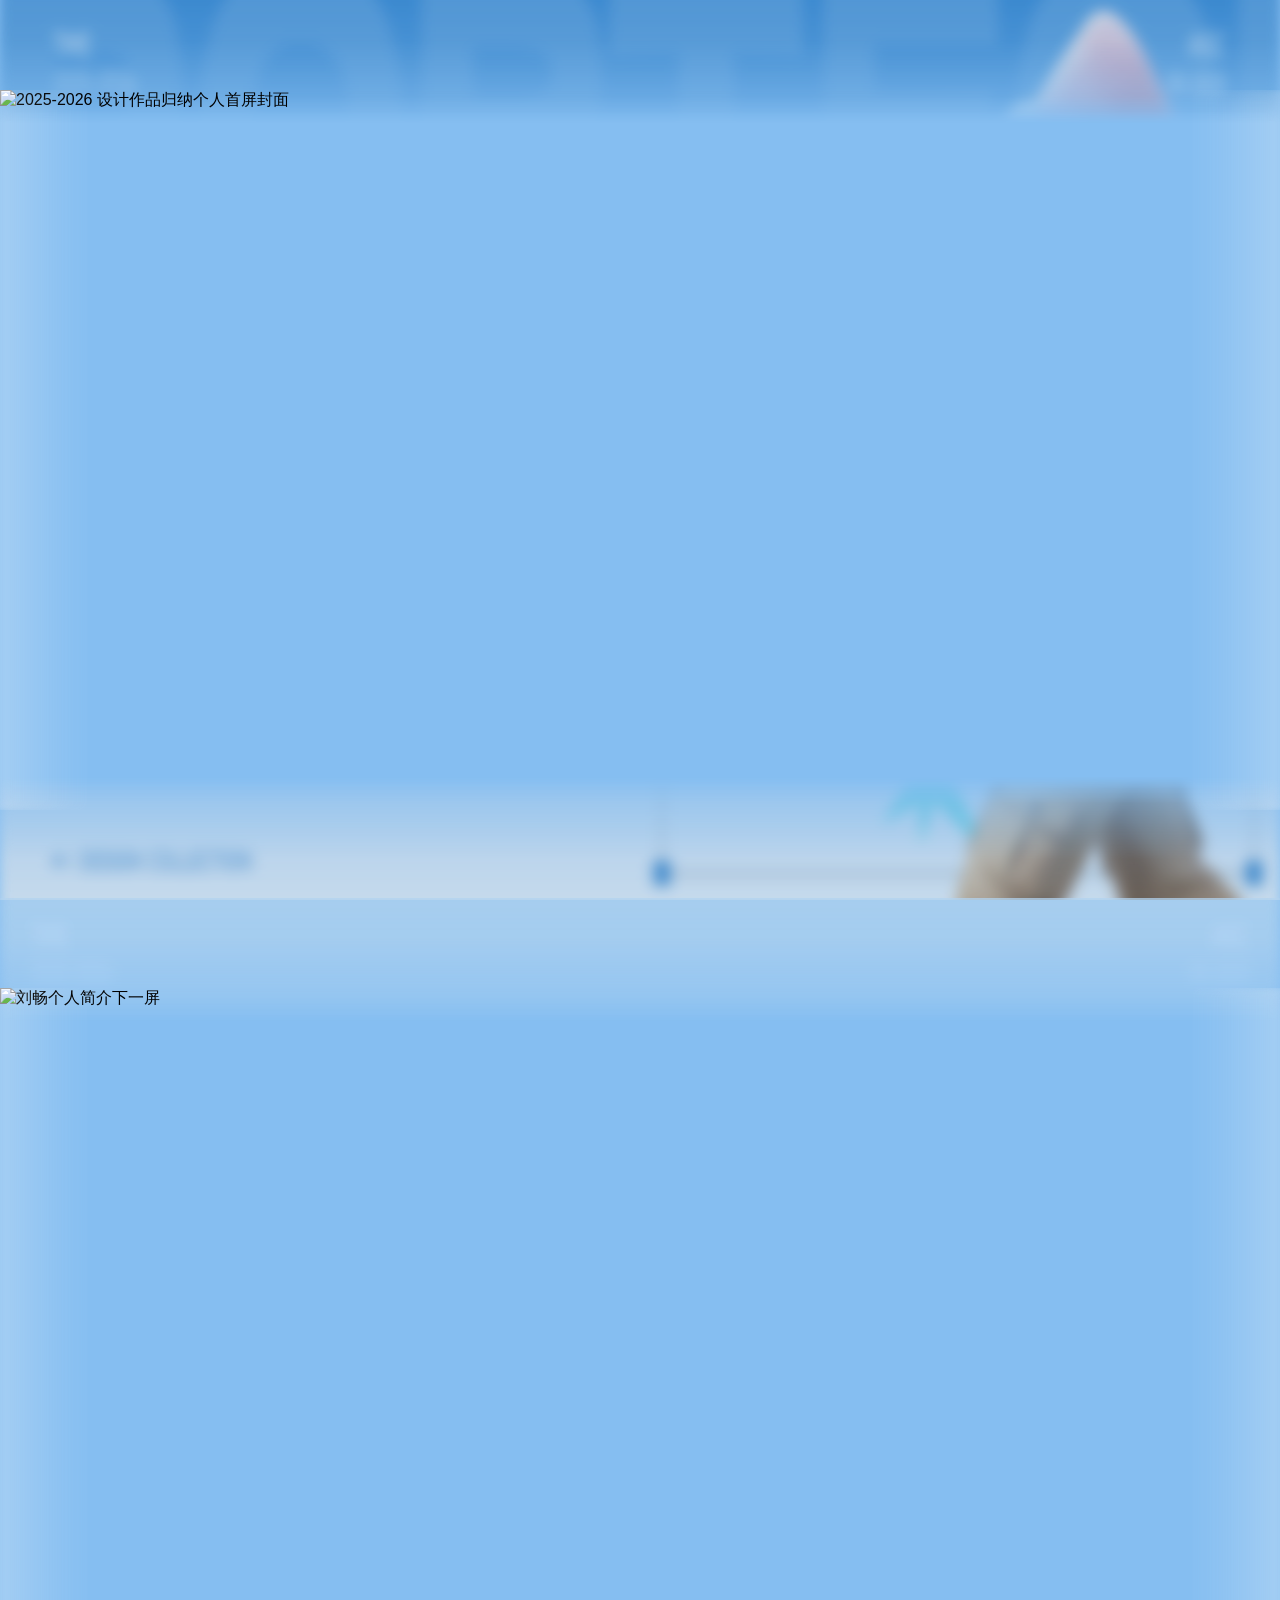
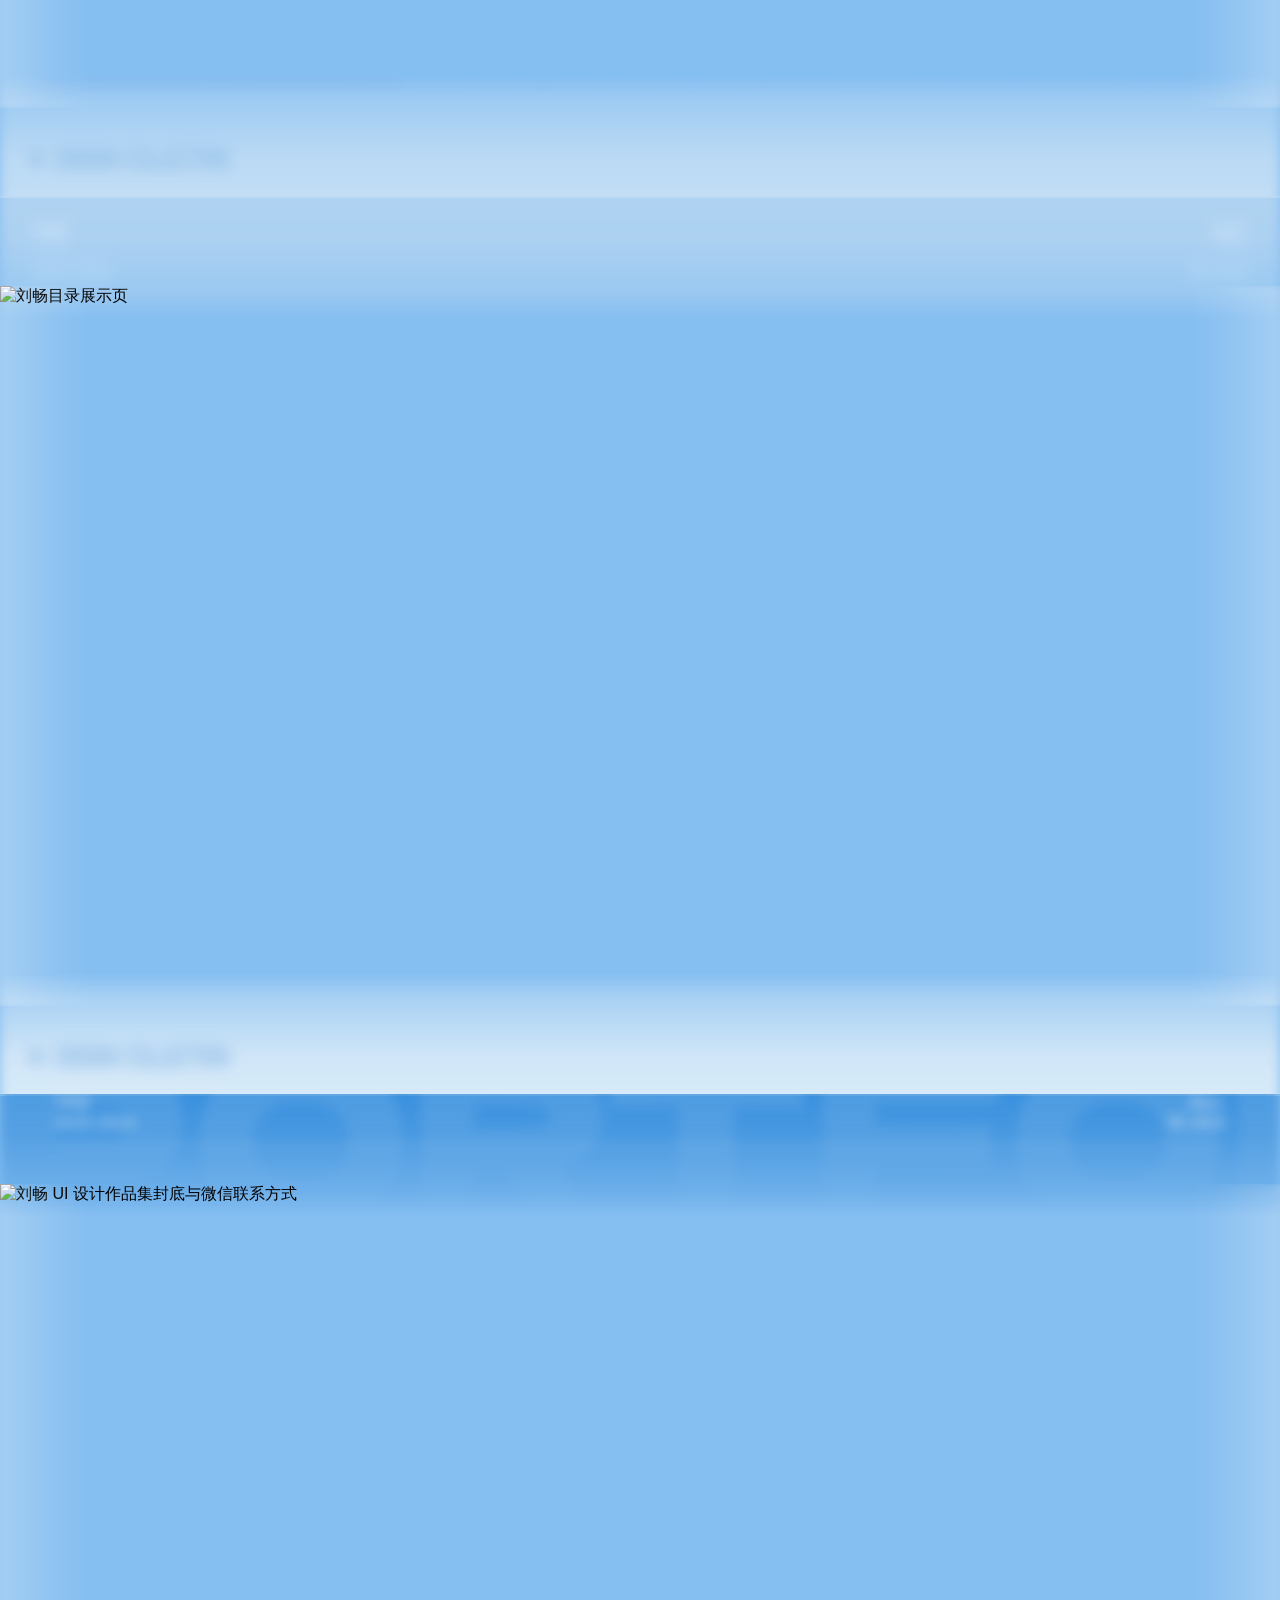
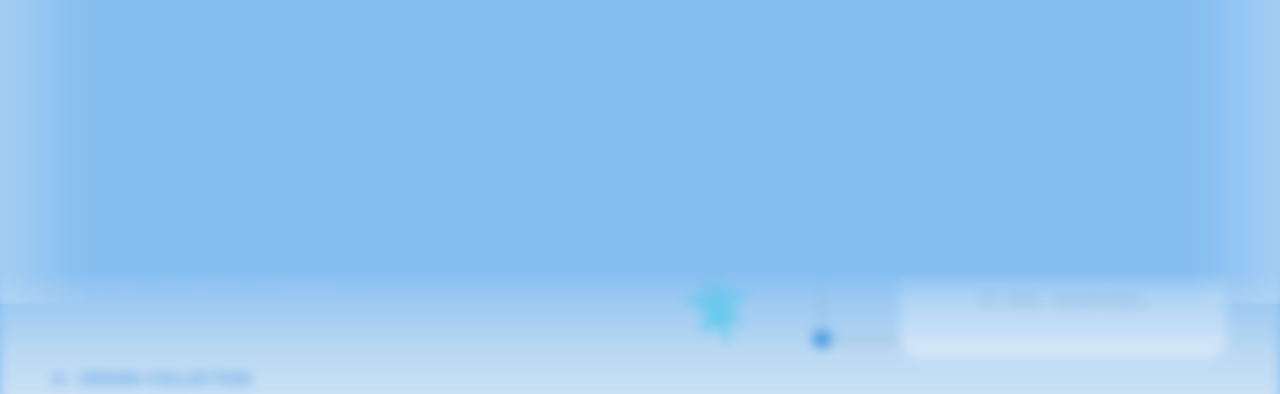
==== index.html @ 9ff4f100 "init portfolio site" ====
<!doctype html>
<html lang="zh-CN">
  <head>
    <meta charset="UTF-8" />
    <meta name="viewport" content="width=device-width, initial-scale=1.0" />
    <title>刘畅 UI 设计作品集</title>
    <link rel="stylesheet" href="./styles.css" />
  </head>
  <body>
    <main class="page-shell">
      <section
        id="cover"
        class="hero hero--cover"
        style="
          --screen-bg: #85bef1;
          --screen-wash: transparent;
          --screen-image: url('./assets/cover.png');
          --screen-left: url('./assets/catalog-extend-left.png');
          --screen-right: url('./assets/catalog-extend-right.png');
          --screen-top: url('./assets/extend-top.png');
          --screen-bottom: url('./assets/extend-bottom.png');
          --screen-backdrop-filter: blur(72px) saturate(0.52) brightness(1.02);
          --screen-backdrop-opacity: 0;
          --screen-bridge-filter: blur(4px) saturate(0.52) brightness(1.08);
          --screen-bridge-opacity: 0.2;
          --screen-bridge-overlay-top: rgba(246, 251, 255, 0.66);
          --screen-bridge-overlay-bottom: rgba(237, 246, 254, 0.56);
          --screen-fill-filter: blur(2px) saturate(0.46) brightness(1.14) contrast(0.92);
          --screen-fill-opacity: 0.31;
          --screen-fill-overlay-top: rgba(246, 251, 255, 0.9);
          --screen-fill-overlay-bottom: rgba(235, 246, 254, 0.82);
        "
        aria-label="刘畅 UI 设计作品集首屏封面，基于提供图片按 16 比 9 比例还原"
      >
        <div class="hero-backdrop" aria-hidden="true"></div>
        <div class="hero-stage">
          <div class="hero-main">
            <div class="hero-fill hero-fill-left" aria-hidden="true"></div>
            <div class="hero-fill hero-fill-right" aria-hidden="true"></div>
            <div class="hero-fill hero-fill-top" aria-hidden="true"></div>
            <div class="hero-fill hero-fill-bottom" aria-hidden="true"></div>
            <div class="hero-bridge hero-bridge-left" aria-hidden="true"></div>
            <div class="hero-bridge hero-bridge-right" aria-hidden="true"></div>
            <div class="hero-cover-motion" aria-hidden="true">
              <div class="hero-motion hero-motion-character"></div>
              <div class="hero-motion hero-motion-face"></div>
              <div class="hero-motion hero-motion-fingers"></div>
              <div class="hero-motion hero-motion-top-hand"></div>
            </div>
            <img
              class="hero-image"
              src="./assets/cover.png"
              alt="2025-2026 设计作品归纳个人首屏封面"
            />
          </div>
        </div>
      </section>

      <section
        id="about"
        class="hero hero--about"
        style="
          --screen-bg: #85bef1;
          --screen-wash: transparent;
          --screen-image: url('./assets/about.png');
          --screen-left: url('./assets/catalog-extend-left.png');
          --screen-right: url('./assets/catalog-extend-right.png');
          --screen-top: url('./assets/about-extend-top.png');
          --screen-bottom: url('./assets/about-extend-bottom.png');
          --screen-backdrop-filter: blur(72px) saturate(0.52) brightness(1.02);
          --screen-backdrop-opacity: 0;
          --screen-bridge-filter: blur(4px) saturate(0.52) brightness(1.08);
          --screen-bridge-opacity: 0.2;
          --screen-bridge-overlay-top: rgba(246, 251, 255, 0.66);
          --screen-bridge-overlay-bottom: rgba(237, 246, 254, 0.56);
          --screen-fill-filter: blur(2px) saturate(0.46) brightness(1.14) contrast(0.92);
          --screen-fill-opacity: 0.31;
          --screen-fill-overlay-top: rgba(246, 251, 255, 0.9);
          --screen-fill-overlay-bottom: rgba(235, 246, 254, 0.82);
        "
        aria-label="刘畅 UI 设计作品集第二屏自我介绍，基于提供图片按 16 比 9 比例还原"
      >
        <div class="hero-backdrop" aria-hidden="true"></div>
        <div class="hero-stage">
          <div class="hero-main">
            <div class="hero-fill hero-fill-left" aria-hidden="true"></div>
            <div class="hero-fill hero-fill-right" aria-hidden="true"></div>
            <div class="hero-fill hero-fill-top" aria-hidden="true"></div>
            <div class="hero-fill hero-fill-bottom" aria-hidden="true"></div>
            <div class="hero-bridge hero-bridge-left" aria-hidden="true"></div>
            <div class="hero-bridge hero-bridge-right" aria-hidden="true"></div>
            <img
              class="hero-image"
              src="./assets/about.png"
              alt="刘畅个人简介下一屏"
            />
          </div>
        </div>
      </section>

      <section
        id="catalog"
        class="hero hero--catalog"
        style="
          --screen-bg: #85bef1;
          --screen-wash: transparent;
          --screen-image: url('./assets/catalog-v2.png');
          --screen-left: url('./assets/catalog-extend-left.png');
          --screen-right: url('./assets/catalog-extend-right.png');
          --screen-top: url('./assets/catalog-extend-top.png');
          --screen-bottom: url('./assets/catalog-extend-bottom.png');
          --screen-backdrop-filter: blur(72px) saturate(0.52) brightness(1.02);
          --screen-backdrop-opacity: 0;
          --screen-bridge-filter: blur(4px) saturate(0.52) brightness(1.08);
          --screen-bridge-opacity: 0.2;
          --screen-bridge-overlay-top: rgba(246, 251, 255, 0.66);
          --screen-bridge-overlay-bottom: rgba(237, 246, 254, 0.56);
          --screen-fill-filter: blur(2px) saturate(0.46) brightness(1.14) contrast(0.92);
          --screen-fill-opacity: 0.31;
          --screen-fill-overlay-top: rgba(246, 251, 255, 0.9);
          --screen-fill-overlay-bottom: rgba(235, 246, 254, 0.82);
        "
        aria-label="刘畅 UI 设计作品集第三屏目录展示，基于提供图片按 16 比 9 比例还原"
      >
        <div class="hero-backdrop" aria-hidden="true"></div>
        <div class="hero-stage">
          <div class="hero-main">
            <div class="hero-fill hero-fill-left" aria-hidden="true"></div>
            <div class="hero-fill hero-fill-right" aria-hidden="true"></div>
            <div class="hero-fill hero-fill-top" aria-hidden="true"></div>
            <div class="hero-fill hero-fill-bottom" aria-hidden="true"></div>
            <div class="hero-bridge hero-bridge-left" aria-hidden="true"></div>
            <div class="hero-bridge hero-bridge-right" aria-hidden="true"></div>
            <img
              class="hero-image"
              src="./assets/catalog-v2.png"
              alt="刘畅目录展示页"
            />
            <div class="catalog-projects" aria-label="目录展示项目 hover 高亮区域">
              <a
                class="catalog-project catalog-project--link"
                href="./projects/good-doctor.html"
                style="
                  --x: 2.395833%;
                  --y: 42.222222%;
                  --w: 21.25%;
                  --h: 21.296296%;
                "
                aria-label="查看 C端 好医师AI问诊 项目详情"
              >
                <span class="catalog-project__image-frame" aria-hidden="true"></span>
              </a>
              <a
                class="catalog-project catalog-project--link"
                href="./projects/resource-platform.html"
                style="
                  --x: 27.03125%;
                  --y: 42.222222%;
                  --w: 21.25%;
                  --h: 21.296296%;
                "
                aria-label="查看 B端 杰狮资源一体化 项目详情"
              >
                <span class="catalog-project__image-frame" aria-hidden="true"></span>
              </a>
              <a
                class="catalog-project catalog-project--link"
                href="./projects/dashboard.html"
                style="
                  --x: 51.71875%;
                  --y: 42.222222%;
                  --w: 21.25%;
                  --h: 21.296296%;
                "
                aria-label="查看 G端 自然资源驾驶舱 项目详情"
              >
                <span class="catalog-project__image-frame" aria-hidden="true"></span>
              </a>
              <a
                class="catalog-project catalog-project--link"
                href="./projects/aigc-marketing.html"
                style="
                  --x: 76.354167%;
                  --y: 42.222222%;
                  --w: 21.25%;
                  --h: 21.296296%;
                "
                aria-label="查看 AIGC 营销视觉落地 项目详情"
              >
                <span class="catalog-project__image-frame" aria-hidden="true"></span>
              </a>
            </div>
            <div class="catalog-project-titles">
              <svg class="catalog-title-filter-defs" width="0" height="0">
                <defs>
                  <filter
                    id="catalog-title-blue-filter"
                    x="0"
                    y="0"
                    width="100%"
                    height="100%"
                    color-interpolation-filters="sRGB"
                  >
                    <feColorMatrix
                      in="SourceGraphic"
                      type="luminanceToAlpha"
                      result="title-luminance"
                    />
                    <feComponentTransfer in="title-luminance" result="title-mask">
                      <feFuncA
                        type="table"
                        tableValues="1 1 1 0.99 0.925 0.863 0.8 0.737 0.674 0.611 0.548 0.485 0.423 0.36 0.297 0.234 0 0 0 0 0"
                      />
                    </feComponentTransfer>
                    <feMorphology
                      in="title-mask"
                      operator="dilate"
                      radius="2.2"
                      result="title-mask-bold"
                    />
                    <feFlood flood-color="#0a82ec" result="title-blue" />
                    <feComposite
                      in="title-blue"
                      in2="title-mask-bold"
                      operator="in"
                    />
                  </filter>
                </defs>
              </svg>
              <a
                class="catalog-project-title-hit"
                href="./projects/good-doctor.html"
                aria-label="查看 C端 好医师AI问诊 项目详情"
                style="
                  --title-x: 2.430556%;
                  --title-y: 67.345679%;
                  --title-w: 17.743056%;
                  --title-h: 3.919753%;
                "
              ></a>
              <svg
                class="catalog-project-title"
                style="
                  --clip-top: 67.345679%;
                  --clip-right: 79.826388%;
                  --clip-bottom: 28.734568%;
                  --clip-left: 2.430556%;
                "
                viewBox="0 0 5760 3240"
                preserveAspectRatio="none"
              >
                <image
                  href="./assets/catalog-v2.png"
                  width="5760"
                  height="3240"
                  filter="url(#catalog-title-blue-filter)"
                />
              </svg>
              <a
                class="catalog-project-title-hit"
                href="./projects/resource-platform.html"
                aria-label="查看 B端 杰狮资源一体化 项目详情"
                style="
                  --title-x: 27.100694%;
                  --title-y: 67.345679%;
                  --title-w: 19.722222%;
                  --title-h: 3.950617%;
                "
              ></a>
              <svg
                class="catalog-project-title"
                style="
                  --clip-top: 67.345679%;
                  --clip-right: 53.177084%;
                  --clip-bottom: 28.703704%;
                  --clip-left: 27.100694%;
                "
                viewBox="0 0 5760 3240"
                preserveAspectRatio="none"
              >
                <image
                  href="./assets/catalog-v2.png"
                  width="5760"
                  height="3240"
                  filter="url(#catalog-title-blue-filter)"
                />
              </svg>
              <a
                class="catalog-project-title-hit"
                href="./projects/dashboard.html"
                aria-label="查看 G端 自然资源驾驶舱 项目详情"
                style="
                  --title-x: 51.753472%;
                  --title-y: 67.345679%;
                  --title-w: 19.913194%;
                  --title-h: 3.950617%;
                "
              ></a>
              <svg
                class="catalog-project-title"
                style="
                  --clip-top: 67.345679%;
                  --clip-right: 28.333334%;
                  --clip-bottom: 28.703704%;
                  --clip-left: 51.753472%;
                "
                viewBox="0 0 5760 3240"
                preserveAspectRatio="none"
              >
                <image
                  href="./assets/catalog-v2.png"
                  width="5760"
                  height="3240"
                  filter="url(#catalog-title-blue-filter)"
                />
              </svg>
              <a
                class="catalog-project-title-hit"
                href="./projects/aigc-marketing.html"
                aria-label="查看 AIGC 营销视觉落地 项目详情"
                style="
                  --title-x: 76.302083%;
                  --title-y: 67.345679%;
                  --title-w: 19.513889%;
                  --title-h: 3.919753%;
                "
              ></a>
              <svg
                class="catalog-project-title"
                style="
                  --clip-top: 67.345679%;
                  --clip-right: 4.184028%;
                  --clip-bottom: 28.734568%;
                  --clip-left: 76.302083%;
                "
                viewBox="0 0 5760 3240"
                preserveAspectRatio="none"
              >
                <image
                  href="./assets/catalog-v2.png"
                  width="5760"
                  height="3240"
                  filter="url(#catalog-title-blue-filter)"
                />
              </svg>
            </div>
          </div>
        </div>
      </section>

      <section
        id="back-cover"
        class="hero hero--back-cover"
        style="
          --screen-bg: #85bef1;
          --screen-wash: transparent;
          --screen-image: url('./assets/back-cover-hq.png');
          --screen-left: url('./assets/catalog-extend-left.png');
          --screen-right: url('./assets/catalog-extend-right.png');
          --screen-top: url('./assets/back-cover-extend-top.png');
          --screen-bottom: url('./assets/back-cover-extend-bottom.png');
          --screen-backdrop-filter: blur(72px) saturate(0.52) brightness(1.02);
          --screen-backdrop-opacity: 0;
          --screen-bridge-filter: blur(4px) saturate(0.52) brightness(1.08);
          --screen-bridge-opacity: 0.2;
          --screen-bridge-overlay-top: rgba(246, 251, 255, 0.66);
          --screen-bridge-overlay-bottom: rgba(237, 246, 254, 0.56);
          --screen-fill-filter: blur(2px) saturate(0.46) brightness(1.14) contrast(0.92);
          --screen-fill-opacity: 0.31;
          --screen-fill-overlay-top: rgba(246, 251, 255, 0.9);
          --screen-fill-overlay-bottom: rgba(235, 246, 254, 0.82);
        "
        aria-label="刘畅 UI 设计作品集第四屏封底与联系方式，基于提供图片按 16 比 9 比例还原"
      >
        <div class="hero-backdrop" aria-hidden="true"></div>
        <div class="hero-stage">
          <div class="hero-main">
            <div class="hero-fill hero-fill-left" aria-hidden="true"></div>
            <div class="hero-fill hero-fill-right" aria-hidden="true"></div>
            <div class="hero-fill hero-fill-top" aria-hidden="true"></div>
            <div class="hero-fill hero-fill-bottom" aria-hidden="true"></div>
            <div class="hero-bridge hero-bridge-left" aria-hidden="true"></div>
            <div class="hero-bridge hero-bridge-right" aria-hidden="true"></div>
            <img
              class="hero-image"
              src="./assets/back-cover-hq.png"
              alt="刘畅 UI 设计作品集封底与微信联系方式"
            />
          </div>
        </div>
      </section>
    </main>
  </body>
</html>
---- styles.css ----
* {
  box-sizing: border-box;
}

html,
body {
  margin: 0;
  width: 100%;
  min-height: 100%;
  font-family: "PingFang SC", "Hiragino Sans GB", "Microsoft YaHei", sans-serif;
  background: #85bef1;
}

body {
  overflow-x: hidden;
  overflow-y: auto;
  scroll-snap-type: y mandatory;
  position: relative;
}

.page-shell {
  width: 100vw;
}

.hero {
  width: 100%;
  height: 100vh;
  min-height: 100vh;
  overflow: hidden;
  position: relative;
  background: var(--screen-bg, #85bef1);
  scroll-snap-align: start;
  scroll-snap-stop: always;
}

.hero + .hero {
  margin-top: -2px;
}

.hero::after {
  content: "";
  position: absolute;
  inset: 0;
  z-index: 0;
  pointer-events: none;
  background: var(--screen-wash, transparent);
}

.hero-backdrop {
  position: absolute;
  inset: -4%;
  background-image: var(--screen-image);
  background-repeat: no-repeat;
  background-position: center center;
  background-size: cover;
  filter: var(--screen-backdrop-filter, blur(72px) saturate(0.52) brightness(1.02));
  transform: scale(1.14);
  opacity: var(--screen-backdrop-opacity, 0.22);
}

.hero-stage {
  position: relative;
  z-index: 1;
  width: 100%;
  height: 100%;
  display: grid;
  place-items: center;
}

.hero-main {
  position: relative;
  isolation: isolate;
}

.hero-fill {
  position: absolute;
  pointer-events: none;
  z-index: 2;
  background-repeat: no-repeat;
}

.hero-cover-motion {
  position: absolute;
  inset: 0;
  z-index: 5;
  pointer-events: none;
}

.hero-motion {
  position: absolute;
  inset: 0;
  pointer-events: none;
  background-image: var(--screen-image);
  background-repeat: no-repeat;
  background-position: center center;
  background-size: 100% 100%;
  backface-visibility: hidden;
  transform:
    translate3d(var(--motion-x, 0px), var(--motion-y, 0px), 0)
    rotate(var(--motion-rotate, 0deg))
    scale(var(--motion-scale, 1));
  will-change: transform, opacity;
}

.hero-motion-character {
  z-index: 5;
  opacity: 0.992;
  transform-origin: 88.5% 69.4%;
  animation: coverCharacterBreath 9.6s cubic-bezier(0.38, 0, 0.2, 1) infinite;
  -webkit-clip-path: inset(0 4% 34% 0);
  clip-path: inset(0 4% 34% 0);
  -webkit-mask-image:
    radial-gradient(ellipse 4.1% 5.2% at 88.9% 60.6%, rgba(0, 0, 0, 0.98) 0 58%, rgba(0, 0, 0, 0.76) 70%, transparent 81%),
    radial-gradient(ellipse 5.4% 7.9% at 87.4% 67.6%, rgba(0, 0, 0, 0.99) 0 58%, rgba(0, 0, 0, 0.8) 71%, transparent 82%),
    radial-gradient(ellipse 4.2% 5.6% at 85.7% 72.2%, rgba(0, 0, 0, 0.98) 0 56%, rgba(0, 0, 0, 0.76) 70%, transparent 81%),
    radial-gradient(ellipse 4.5% 5.2% at 88.1% 73.3%, rgba(0, 0, 0, 0.98) 0 56%, rgba(0, 0, 0, 0.76) 70%, transparent 81%);
  mask-image:
    radial-gradient(ellipse 4.1% 5.2% at 88.9% 60.6%, rgba(0, 0, 0, 0.98) 0 58%, rgba(0, 0, 0, 0.76) 70%, transparent 81%),
    radial-gradient(ellipse 5.4% 7.9% at 87.4% 67.6%, rgba(0, 0, 0, 0.99) 0 58%, rgba(0, 0, 0, 0.8) 71%, transparent 82%),
    radial-gradient(ellipse 4.2% 5.6% at 85.7% 72.2%, rgba(0, 0, 0, 0.98) 0 56%, rgba(0, 0, 0, 0.76) 70%, transparent 81%),
    radial-gradient(ellipse 4.5% 5.2% at 88.1% 73.3%, rgba(0, 0, 0, 0.98) 0 56%, rgba(0, 0, 0, 0.76) 70%, transparent 81%);
}

.hero-motion-face {
  z-index: 6;
  opacity: 0.998;
  transform-origin: 81.7% 46.4%;
  animation: coverFaceMicroTurn 9.6s cubic-bezier(0.34, 0, 0.18, 1) infinite;
  animation-delay: -0.25s;
  -webkit-mask-image:
    radial-gradient(ellipse 5.4% 7.6% at 81.4% 43.9%, rgba(0, 0, 0, 0.99) 0 60%, rgba(0, 0, 0, 0.82) 73%, transparent 86%),
    radial-gradient(ellipse 5.8% 4.8% at 81.9% 38.7%, rgba(0, 0, 0, 0.98) 0 56%, rgba(0, 0, 0, 0.76) 70%, transparent 82%);
  mask-image:
    radial-gradient(ellipse 5.4% 7.6% at 81.4% 43.9%, rgba(0, 0, 0, 0.99) 0 60%, rgba(0, 0, 0, 0.82) 73%, transparent 86%),
    radial-gradient(ellipse 5.8% 4.8% at 81.9% 38.7%, rgba(0, 0, 0, 0.98) 0 56%, rgba(0, 0, 0, 0.76) 70%, transparent 82%);
}

.hero-motion-fingers {
  z-index: 7;
  opacity: 0.996;
  transform-origin: 79.8% 61.4%;
  animation: coverFrontArmBreath 9.6s cubic-bezier(0.36, 0, 0.2, 1) infinite;
  animation-delay: -0.4s;
  -webkit-clip-path: inset(42% 11% 20% 56%);
  clip-path: inset(42% 11% 20% 56%);
  -webkit-mask-image:
    radial-gradient(ellipse 4.6% 5.8% at 81.7% 52.2%, rgba(0, 0, 0, 0.99) 0 60%, rgba(0, 0, 0, 0.8) 74%, transparent 86%),
    radial-gradient(ellipse 6.2% 8.2% at 80.8% 60.9%, rgba(0, 0, 0, 0.99) 0 60%, rgba(0, 0, 0, 0.8) 74%, transparent 86%),
    radial-gradient(ellipse 6.4% 7.2% at 78.9% 68.6%, rgba(0, 0, 0, 0.99) 0 60%, rgba(0, 0, 0, 0.78) 74%, transparent 86%),
    radial-gradient(ellipse 4.8% 5.4% at 76.3% 72.1%, rgba(0, 0, 0, 0.98) 0 58%, rgba(0, 0, 0, 0.74) 72%, transparent 84%);
  mask-image:
    radial-gradient(ellipse 4.6% 5.8% at 81.7% 52.2%, rgba(0, 0, 0, 0.99) 0 60%, rgba(0, 0, 0, 0.8) 74%, transparent 86%),
    radial-gradient(ellipse 6.2% 8.2% at 80.8% 60.9%, rgba(0, 0, 0, 0.99) 0 60%, rgba(0, 0, 0, 0.8) 74%, transparent 86%),
    radial-gradient(ellipse 6.4% 7.2% at 78.9% 68.6%, rgba(0, 0, 0, 0.99) 0 60%, rgba(0, 0, 0, 0.78) 74%, transparent 86%),
    radial-gradient(ellipse 4.8% 5.4% at 76.3% 72.1%, rgba(0, 0, 0, 0.98) 0 58%, rgba(0, 0, 0, 0.74) 72%, transparent 84%);
}

.hero-motion-top-hand {
  z-index: 8;
  opacity: 0.994;
  transform-origin: 84.8% 55.6%;
  animation: coverFrontShoulderBreath 9.6s cubic-bezier(0.3, 0.04, 0.18, 1) infinite;
  animation-delay: -0.7s;
  -webkit-clip-path: inset(44% 10% 28% 71%);
  clip-path: inset(44% 10% 28% 71%);
  -webkit-mask-image:
    radial-gradient(ellipse 4.2% 4.8% at 84.5% 53.4%, rgba(0, 0, 0, 0.99) 0 60%, rgba(0, 0, 0, 0.8) 74%, transparent 86%),
    radial-gradient(ellipse 4.8% 5.8% at 86.7% 56.7%, rgba(0, 0, 0, 0.99) 0 60%, rgba(0, 0, 0, 0.8) 74%, transparent 86%),
    radial-gradient(ellipse 3.9% 4.6% at 82.6% 58.7%, rgba(0, 0, 0, 0.98) 0 58%, rgba(0, 0, 0, 0.76) 72%, transparent 84%);
  mask-image:
    radial-gradient(ellipse 4.2% 4.8% at 84.5% 53.4%, rgba(0, 0, 0, 0.99) 0 60%, rgba(0, 0, 0, 0.8) 74%, transparent 86%),
    radial-gradient(ellipse 4.8% 5.8% at 86.7% 56.7%, rgba(0, 0, 0, 0.99) 0 60%, rgba(0, 0, 0, 0.8) 74%, transparent 86%),
    radial-gradient(ellipse 3.9% 4.6% at 82.6% 58.7%, rgba(0, 0, 0, 0.98) 0 58%, rgba(0, 0, 0, 0.76) 72%, transparent 84%);
}

.hero-bridge {
  position: absolute;
  top: 0;
  height: 100%;
  width: 120px;
  pointer-events: none;
  z-index: 4;
  opacity: var(--screen-bridge-opacity, 0.18);
  filter: var(--screen-bridge-filter, blur(4px) saturate(0.56) brightness(1.03));
  background-repeat: no-repeat;
  background-blend-mode: screen, normal;
}

.hero-bridge-left {
  left: 0;
  background-image:
    linear-gradient(var(--screen-bridge-overlay-top, rgba(239, 247, 253, 0.58)), var(--screen-bridge-overlay-bottom, rgba(229, 240, 250, 0.48))),
    var(--screen-left);
  background-position:
    0 0,
    right center;
  background-size:
    auto,
    100% 100%;
  -webkit-mask-image: linear-gradient(to right, rgba(0, 0, 0, 0.82) 0%, rgba(0, 0, 0, 0.52) 24%, rgba(0, 0, 0, 0.18) 62%, rgba(0, 0, 0, 0.04) 84%, rgba(0, 0, 0, 0) 100%);
  mask-image: linear-gradient(to right, rgba(0, 0, 0, 0.82) 0%, rgba(0, 0, 0, 0.52) 24%, rgba(0, 0, 0, 0.18) 62%, rgba(0, 0, 0, 0.04) 84%, rgba(0, 0, 0, 0) 100%);
}

.hero-bridge-right {
  right: 0;
  background-image:
    linear-gradient(var(--screen-bridge-overlay-top, rgba(239, 247, 253, 0.58)), var(--screen-bridge-overlay-bottom, rgba(229, 240, 250, 0.48))),
    var(--screen-right);
  background-position:
    0 0,
    left center;
  background-size:
    auto,
    100% 100%;
  -webkit-mask-image: linear-gradient(to left, rgba(0, 0, 0, 0.82) 0%, rgba(0, 0, 0, 0.52) 24%, rgba(0, 0, 0, 0.18) 62%, rgba(0, 0, 0, 0.04) 84%, rgba(0, 0, 0, 0) 100%);
  mask-image: linear-gradient(to left, rgba(0, 0, 0, 0.82) 0%, rgba(0, 0, 0, 0.52) 24%, rgba(0, 0, 0, 0.18) 62%, rgba(0, 0, 0, 0.04) 84%, rgba(0, 0, 0, 0) 100%);
}

.hero-fill-left,
.hero-fill-right {
  top: 0;
  height: 100%;
  width: 156px;
  filter: var(--screen-fill-filter, blur(2px) saturate(0.5) brightness(1.08) contrast(0.92));
  opacity: var(--screen-fill-opacity, 0.28);
  background-blend-mode: screen, normal;
}

.hero-fill-left {
  right: calc(100% - 92px);
  background-image:
    linear-gradient(var(--screen-fill-overlay-top, rgba(238, 247, 253, 0.82)), var(--screen-fill-overlay-bottom, rgba(226, 239, 250, 0.74))),
    var(--screen-left);
  background-position:
    0 0,
    right center;
  background-size:
    auto,
    100% 100%;
  -webkit-mask-image: linear-gradient(to left, rgba(0, 0, 0, 0) 0%, rgba(0, 0, 0, 0.14) 18%, rgba(0, 0, 0, 0.38) 40%, rgba(0, 0, 0, 0.74) 72%, rgba(0, 0, 0, 0.96) 100%);
  mask-image: linear-gradient(to left, rgba(0, 0, 0, 0) 0%, rgba(0, 0, 0, 0.14) 18%, rgba(0, 0, 0, 0.38) 40%, rgba(0, 0, 0, 0.74) 72%, rgba(0, 0, 0, 0.96) 100%);
}

.hero-fill-right {
  left: calc(100% - 92px);
  background-image:
    linear-gradient(var(--screen-fill-overlay-top, rgba(238, 247, 253, 0.82)), var(--screen-fill-overlay-bottom, rgba(226, 239, 250, 0.74))),
    var(--screen-right);
  background-position:
    0 0,
    left center;
  background-size:
    auto,
    100% 100%;
  -webkit-mask-image: linear-gradient(to right, rgba(0, 0, 0, 0) 0%, rgba(0, 0, 0, 0.14) 18%, rgba(0, 0, 0, 0.38) 40%, rgba(0, 0, 0, 0.74) 72%, rgba(0, 0, 0, 0.96) 100%);
  mask-image: linear-gradient(to right, rgba(0, 0, 0, 0) 0%, rgba(0, 0, 0, 0.14) 18%, rgba(0, 0, 0, 0.38) 40%, rgba(0, 0, 0, 0.74) 72%, rgba(0, 0, 0, 0.96) 100%);
}

.hero-fill-top,
.hero-fill-bottom {
  left: 0;
  width: 100%;
  height: 0;
  opacity: 0;
}

.hero-image {
  display: block;
  width: 100%;
  height: 100%;
  position: relative;
  z-index: 3;
}

.catalog-projects {
  position: absolute;
  inset: 0;
  z-index: 8;
}

.catalog-project {
  position: absolute;
  left: var(--x);
  top: var(--y);
  width: var(--w);
  height: var(--h);
  display: block;
  padding: 0;
  border: 0;
  background: transparent;
  appearance: none;
  cursor: default;
}

.catalog-project:focus-visible {
  outline: none;
}

.catalog-project--link {
  cursor: pointer;
}

.catalog-project__image-frame {
  position: absolute;
  inset: 0;
  border-radius: clamp(9px, 0.87vw, 25px);
  opacity: 0;
  pointer-events: none;
  transition:
    opacity 220ms ease,
    box-shadow 240ms ease;
  background: rgba(86, 174, 255, 0.018);
  box-shadow: inset 0 0 0 2px rgba(47, 142, 243, 0.9);
}

.catalog-project:hover .catalog-project__image-frame,
.catalog-project:focus-visible .catalog-project__image-frame {
  opacity: 1;
  box-shadow:
    inset 0 0 0 2px rgba(79, 166, 246, 0.8),
    0 0 11px 2px rgba(110, 190, 250, 0.19),
    0 6px 20px 4px rgba(94, 177, 241, 0.11);
}

.catalog-project-titles {
  position: absolute;
  inset: 0;
  z-index: 9;
  pointer-events: none;
}

.catalog-title-filter-defs {
  position: absolute;
  pointer-events: none;
}

.catalog-project-title-hit {
  position: absolute;
  left: var(--title-x);
  top: var(--title-y);
  width: var(--title-w);
  height: var(--title-h);
  display: block;
  pointer-events: auto;
}

.catalog-project-title-hit[href] {
  cursor: pointer;
}

.catalog-project-title-hit:focus-visible {
  outline: none;
}

.catalog-project-title {
  position: absolute;
  inset: 0;
  width: 100%;
  height: 100%;
  overflow: hidden;
  clip-path: inset(
    var(--clip-top)
    var(--clip-right)
    var(--clip-bottom)
    var(--clip-left)
  );
  opacity: 0;
  pointer-events: none;
}

.catalog-project-title-hit:hover + .catalog-project-title,
.catalog-project-title-hit:focus-visible + .catalog-project-title {
  opacity: 1;
}

@keyframes coverCharacterDrift {
  0%,
  100% {
    transform: translate3d(0, 0, 0) rotate(0deg) scale(1);
  }

  8% {
    transform: translate3d(-0.9px, 1.8px, 0) rotate(-0.08deg) scale(1.0012);
  }

  17% {
    transform: translate3d(1.6px, 0.1px, 0) rotate(0.05deg) scale(1.0014);
  }

  25% {
    transform: translate3d(2.2px, -0.2px, 0) rotate(0.1deg) scale(1.0018);
  }

  33% {
    transform: translate3d(-2.2px, 3.9px, 0) rotate(-0.16deg) scale(1.0026);
  }

  42% {
    transform: translate3d(-1px, 1.5px, 0) rotate(-0.06deg) scale(1.0014);
  }

  50% {
    transform: translate3d(0.7px, -2.2px, 0) rotate(0.08deg) scale(1.0018);
  }

  58% {
    transform: translate3d(0.1px, -1.5px, 0) rotate(0.05deg) scale(1.0014);
  }

  67% {
    transform: translate3d(-1.5px, 0.7px, 0) rotate(-0.07deg) scale(1.0012);
  }

  75% {
    transform: translate3d(-1.6px, 0.8px, 0) rotate(-0.08deg) scale(1.0014);
  }

  83% {
    transform: translate3d(-1.2px, 0.5px, 0) rotate(-0.05deg) scale(1.001);
  }

  92% {
    transform: translate3d(-0.7px, -0.2px, 0) rotate(-0.01deg) scale(1.0006);
  }
}

@keyframes coverCharacterBreath {
  0%,
  100% {
    transform: translate3d(0, 0, 0) rotate(0deg) scale(1);
  }

  14% {
    transform: translate3d(-0.52px, 0.76px, 0) rotate(-0.02deg) scale(1.0006);
  }

  32% {
    transform: translate3d(-1.08px, 1.84px, 0) rotate(-0.04deg) scale(1.0014);
  }

  46% {
    transform: translate3d(-0.94px, 2.08px, 0) rotate(-0.03deg) scale(1.0016);
  }

  61% {
    transform: translate3d(0.46px, 1.34px, 0) rotate(0.05deg) scale(1.0013);
  }

  77% {
    transform: translate3d(0.76px, 0.58px, 0) rotate(0.03deg) scale(1.0008);
  }

  90% {
    transform: translate3d(-0.38px, 0.84px, 0) rotate(-0.02deg) scale(1.0007);
  }
}

@keyframes coverFaceMicroTurn {
  0%,
  100% {
    transform: translate3d(0, 0, 0) rotate(0deg) scale(1);
  }

  16% {
    transform: translate3d(-0.12px, 0.05px, 0) rotate(-0.02deg) scale(1.0002);
  }

  34% {
    transform: translate3d(-0.58px, 0.16px, 0) rotate(-0.08deg) scale(1.0007);
  }

  47% {
    transform: translate3d(-0.66px, 0.24px, 0) rotate(-0.09deg) scale(1.0008);
  }

  63% {
    transform: translate3d(0.06px, 0.03px, 0) rotate(0.01deg) scale(1.0002);
  }

  79% {
    transform: translate3d(0.34px, -0.1px, 0) rotate(0.05deg) scale(1.0005);
  }

  92% {
    transform: translate3d(-0.18px, 0.02px, 0) rotate(-0.03deg) scale(1.0003);
  }
}

@keyframes coverFrontArmBreath {
  0%,
  100% {
    transform: translate3d(0, 0, 0) rotate(0deg) scale(1);
  }

  15% {
    transform: translate3d(-0.18px, 0.34px, 0) rotate(-0.02deg) scale(1.0003);
  }

  33% {
    transform: translate3d(-0.92px, 1.34px, 0) rotate(-0.09deg) scale(1.0012);
  }

  49% {
    transform: translate3d(-1.26px, 1.66px, 0) rotate(-0.12deg) scale(1.0015);
  }

  64% {
    transform: translate3d(0.26px, 0.58px, 0) rotate(0.05deg) scale(1.0005);
  }

  81% {
    transform: translate3d(0.6px, 0.12px, 0) rotate(0.06deg) scale(1.0004);
  }

  92% {
    transform: translate3d(-0.24px, 0.38px, 0) rotate(-0.03deg) scale(1.0003);
  }
}

@keyframes coverTopHandMicroLift {
  0%,
  100% {
    transform: translate3d(0, 0, 0) rotate(0deg) scale(1);
  }

  14% {
    transform: translate3d(-0.22px, 0.3px, 0) rotate(-0.02deg) scale(1.0002);
  }

  31% {
    transform: translate3d(-0.86px, 1.08px, 0) rotate(-0.08deg) scale(1.001);
  }

  47% {
    transform: translate3d(-1.22px, 1.46px, 0) rotate(-0.11deg) scale(1.0013);
  }

  64% {
    transform: translate3d(0.18px, 0.42px, 0) rotate(0.03deg) scale(1.0003);
  }

  81% {
    transform: translate3d(0.46px, 0.12px, 0) rotate(0.05deg) scale(1.0003);
  }

  92% {
    transform: translate3d(-0.18px, 0.26px, 0) rotate(-0.02deg) scale(1.0002);
  }
}

@keyframes coverFrontShoulderBreath {
  0%,
  100% {
    transform: translate3d(0, 0, 0) rotate(0deg) scale(1);
  }

  12% {
    transform: translate3d(-0.08px, 0.14px, 0) rotate(-0.01deg) scale(1.0001);
  }

  26% {
    transform: translate3d(-0.46px, 0.66px, 0) rotate(-0.04deg) scale(1.0005);
  }

  41% {
    transform: translate3d(-0.96px, 1.16px, 0) rotate(-0.08deg) scale(1.001);
  }

  52% {
    transform: translate3d(-1.16px, 1.34px, 0) rotate(-0.09deg) scale(1.0011);
  }

  68% {
    transform: translate3d(-0.22px, 0.64px, 0) rotate(-0.01deg) scale(1.0004);
  }

  84% {
    transform: translate3d(0.18px, 0.18px, 0) rotate(0.02deg) scale(1.0002);
  }

  93% {
    transform: translate3d(-0.06px, 0.08px, 0) rotate(0deg) scale(1.0001);
  }
}

@keyframes coverFaceTurn {
  0%,
  100% {
    transform: translate3d(0, 0, 0) rotate(0deg) scale(1);
  }

  8% {
    transform: translate3d(-2.7px, -0.1px, 0) rotate(-0.45deg) scale(1.003);
  }

  17% {
    transform: translate3d(0.8px, 0.2px, 0) rotate(0.08deg) scale(1.0008);
  }

  25% {
    transform: translate3d(1.6px, 0.1px, 0) rotate(0.28deg) scale(1.0018);
  }

  33% {
    transform: translate3d(-4.7px, -1.9px, 0) rotate(-0.62deg) scale(1.0046);
  }

  42% {
    transform: translate3d(-4.3px, 0.3px, 0) rotate(-0.34deg) scale(1.0036);
  }

  50% {
    transform: translate3d(0.6px, 0.7px, 0) rotate(0.18deg) scale(1.0012);
  }

  58% {
    transform: translate3d(1.4px, -0.2px, 0) rotate(0.35deg) scale(1.0022);
  }

  67% {
    transform: translate3d(-2.4px, -0.6px, 0) rotate(-0.18deg) scale(1.0022);
  }

  75% {
    transform: translate3d(-3px, -0.3px, 0) rotate(-0.25deg) scale(1.0028);
  }

  83% {
    transform: translate3d(-2.6px, 0.1px, 0) rotate(-0.16deg) scale(1.0022);
  }

  92% {
    transform: translate3d(-0.7px, -0.5px, 0) rotate(-0.06deg) scale(1.0008);
  }
}

@keyframes coverFrontHandDrift {
  0%,
  100% {
    transform: translate3d(0, 0, 0) rotate(0deg) scale(1);
  }

  8% {
    transform: translate3d(1.2px, 1.4px, 0) rotate(-0.18deg) scale(1.0018);
  }

  17% {
    transform: translate3d(0.05px, -0.1px, 0) rotate(0deg) scale(1);
  }

  25% {
    transform: translate3d(-0.4px, -0.6px, 0) rotate(0.06deg) scale(0.9996);
  }

  33% {
    transform: translate3d(1.1px, 1.5px, 0) rotate(-0.32deg) scale(1.0026);
  }

  42% {
    transform: translate3d(0.9px, 1px, 0) rotate(-0.18deg) scale(1.0016);
  }

  50% {
    transform: translate3d(-3.4px, -3.9px, 0) rotate(0.62deg) scale(0.9968);
  }

  58% {
    transform: translate3d(-3.1px, -3.7px, 0) rotate(0.56deg) scale(0.9972);
  }

  67% {
    transform: translate3d(0.8px, 0.7px, 0) rotate(-0.08deg) scale(1.0012);
  }

  75% {
    transform: translate3d(0.7px, 0.7px, 0) rotate(-0.06deg) scale(1.001);
  }

  83% {
    transform: translate3d(0.3px, 0.3px, 0) rotate(-0.02deg) scale(1.0004);
  }

  92% {
    transform: translate3d(-1.2px, -1.5px, 0) rotate(0.18deg) scale(0.9992);
  }
}

@keyframes coverTopHandLift {
  0%,
  100% {
    transform: translate3d(0, 0, 0) rotate(0deg) scale(1);
  }

  8% {
    transform: translate3d(-0.2px, -0.4px, 0) rotate(0.01deg) scale(1);
  }

  17% {
    transform: translate3d(0, 0, 0) rotate(0deg) scale(1);
  }

  25% {
    transform: translate3d(-0.8px, 3.2px, 0) rotate(-0.18deg) scale(1.002);
  }

  33% {
    transform: translate3d(-0.8px, 3.1px, 0) rotate(-0.16deg) scale(1.0018);
  }

  42% {
    transform: translate3d(-0.9px, -0.9px, 0) rotate(0.08deg) scale(0.9998);
  }

  50% {
    transform: translate3d(-0.8px, -0.5px, 0) rotate(0.04deg) scale(1);
  }

  58% {
    transform: translate3d(-0.3px, -0.1px, 0) rotate(0.02deg) scale(1);
  }

  67% {
    transform: translate3d(-0.1px, -0.3px, 0) rotate(0deg) scale(1);
  }

  75% {
    transform: translate3d(-0.4px, -0.5px, 0) rotate(0.02deg) scale(1.0002);
  }

  83% {
    transform: translate3d(-0.4px, -0.6px, 0) rotate(0.02deg) scale(1.0002);
  }

  92% {
    transform: translate3d(-0.2px, -0.2px, 0) rotate(0deg) scale(1);
  }
}

@media (max-aspect-ratio: 16/9) {
  .hero-main {
    width: 100vw;
    height: calc(100vw * 9 / 16);
  }

  .hero-backdrop {
    background-size: 100% auto;
  }

  .hero-fill-left,
  .hero-fill-right {
    width: 140px;
    opacity: 0.24;
  }

  .hero-bridge {
    width: 104px;
    opacity: 0.15;
  }

  .hero-motion-character,
  .hero-motion-face,
  .hero-motion-fingers,
  .hero-motion-top-hand {
    animation-duration: 9.6s;
  }

  .hero-fill-top,
  .hero-fill-bottom {
    height: calc(max(0px, (100vh - (100vw * 9 / 16)) / 2) + 64px);
    opacity: 0.8;
    filter: blur(6px) saturate(0.82) brightness(0.985);
  }

  .hero-fill-top {
    bottom: calc(100% - 34px);
    background-image: var(--screen-top);
    background-position: center bottom;
    background-size: 100% 100%;
    -webkit-mask-image: linear-gradient(to top, rgba(0, 0, 0, 0) 0%, rgba(0, 0, 0, 0.44) 18%, rgba(0, 0, 0, 0.86) 54%, rgba(0, 0, 0, 1) 100%);
    mask-image: linear-gradient(to top, rgba(0, 0, 0, 0) 0%, rgba(0, 0, 0, 0.44) 18%, rgba(0, 0, 0, 0.86) 54%, rgba(0, 0, 0, 1) 100%);
  }

  .hero-fill-bottom {
    top: calc(100% - 34px);
    background-image: var(--screen-bottom);
    background-position: center top;
    background-size: 100% 100%;
    -webkit-mask-image: linear-gradient(to bottom, rgba(0, 0, 0, 0) 0%, rgba(0, 0, 0, 0.44) 18%, rgba(0, 0, 0, 0.86) 54%, rgba(0, 0, 0, 1) 100%);
    mask-image: linear-gradient(to bottom, rgba(0, 0, 0, 0) 0%, rgba(0, 0, 0, 0.44) 18%, rgba(0, 0, 0, 0.86) 54%, rgba(0, 0, 0, 1) 100%);
  }
}

@media (min-aspect-ratio: 16/9) {
  .hero-main {
    width: calc(100vh * 16 / 9);
    height: 100vh;
  }

  .hero-backdrop {
    background-size: auto 100%;
  }

  .hero-fill-top,
  .hero-fill-bottom {
    display: none;
  }

  .hero-fill-left,
  .hero-fill-right {
    width: calc(max(0px, (100vw - (100vh * 16 / 9)) / 2) + 92px);
    filter: blur(3px) saturate(0.48) brightness(1.08) contrast(0.92);
    opacity: 0.3;
  }

  .hero-bridge {
    width: 136px;
    opacity: 0.17;
  }

  .hero-motion-character,
  .hero-motion-face,
  .hero-motion-fingers,
  .hero-motion-top-hand {
    animation-duration: 9.6s;
  }

  .hero-fill-left {
    right: calc(100% - 92px);
  }

  .hero-fill-right {
    left: calc(100% - 92px);
  }
}

@media (prefers-reduced-motion: reduce) {
  .hero-motion {
    animation: none;
  }

  .catalog-project__image-frame {
    transition: none;
  }
}
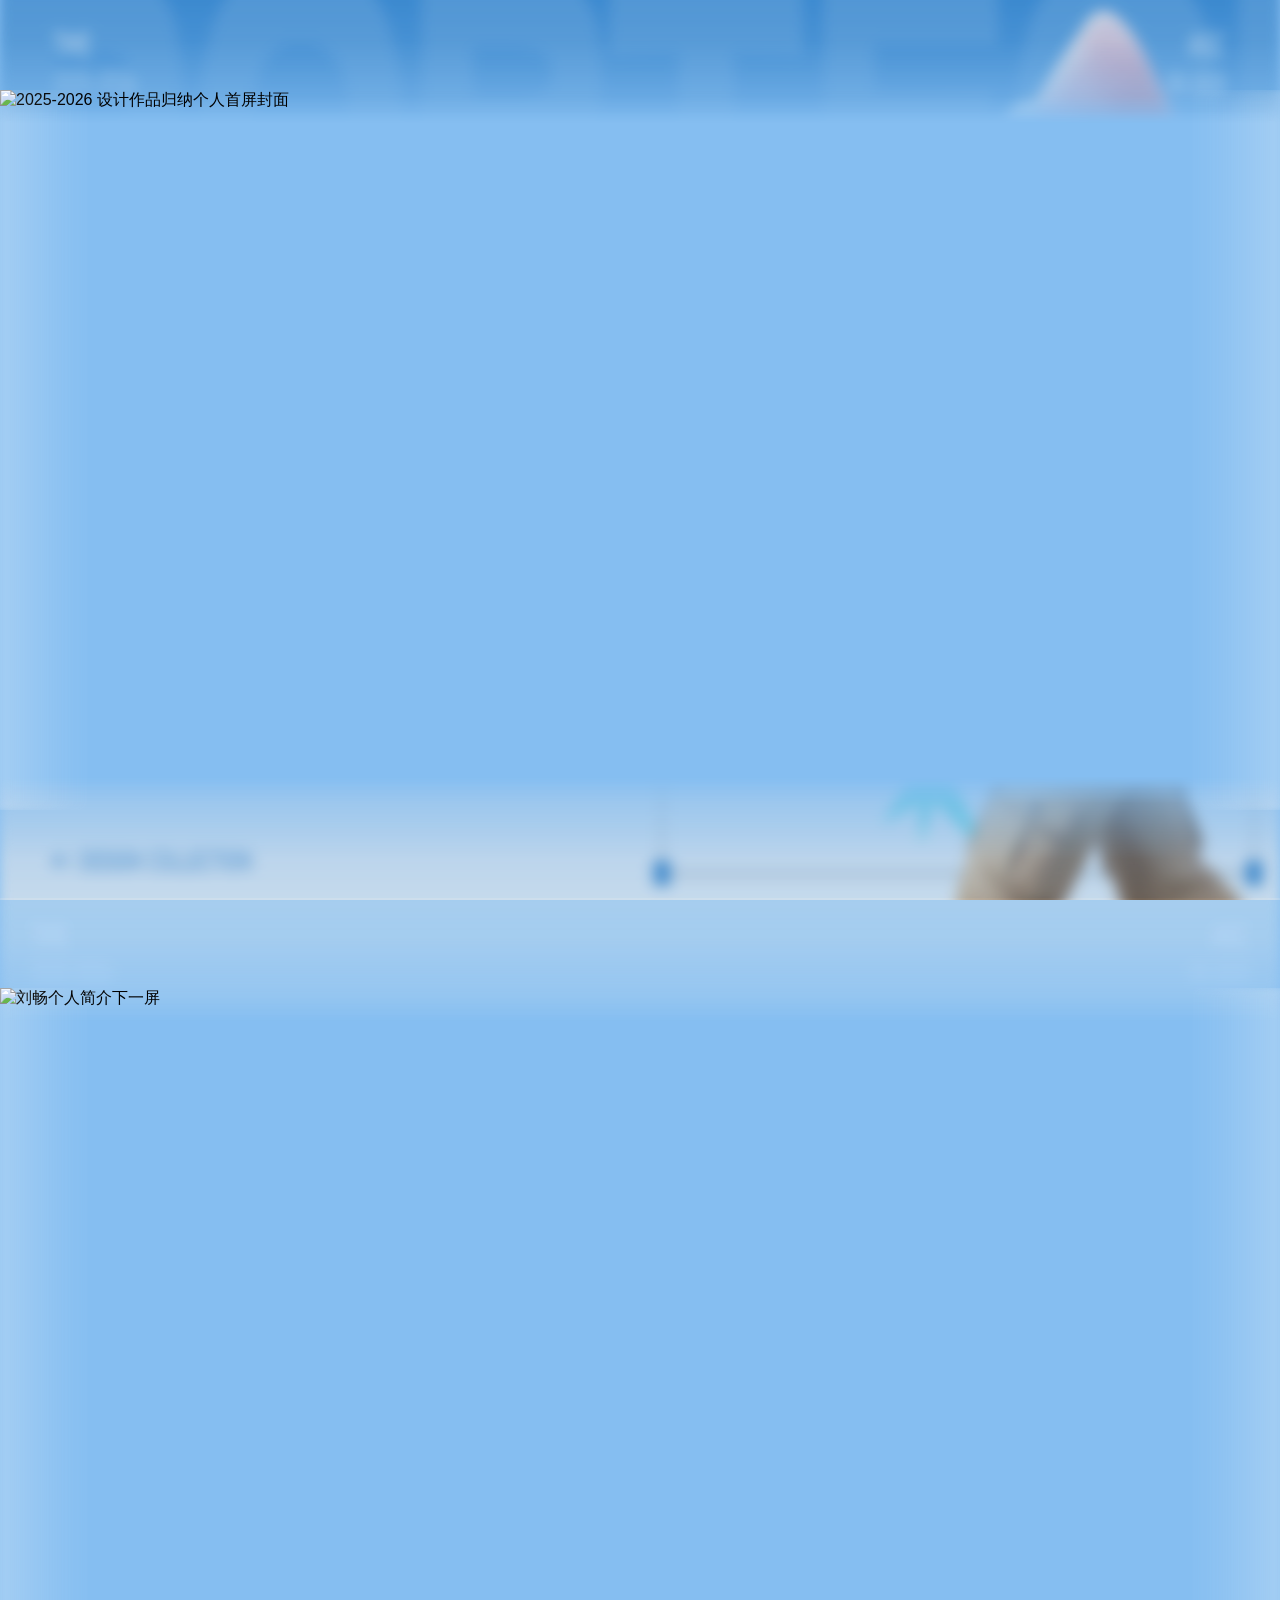
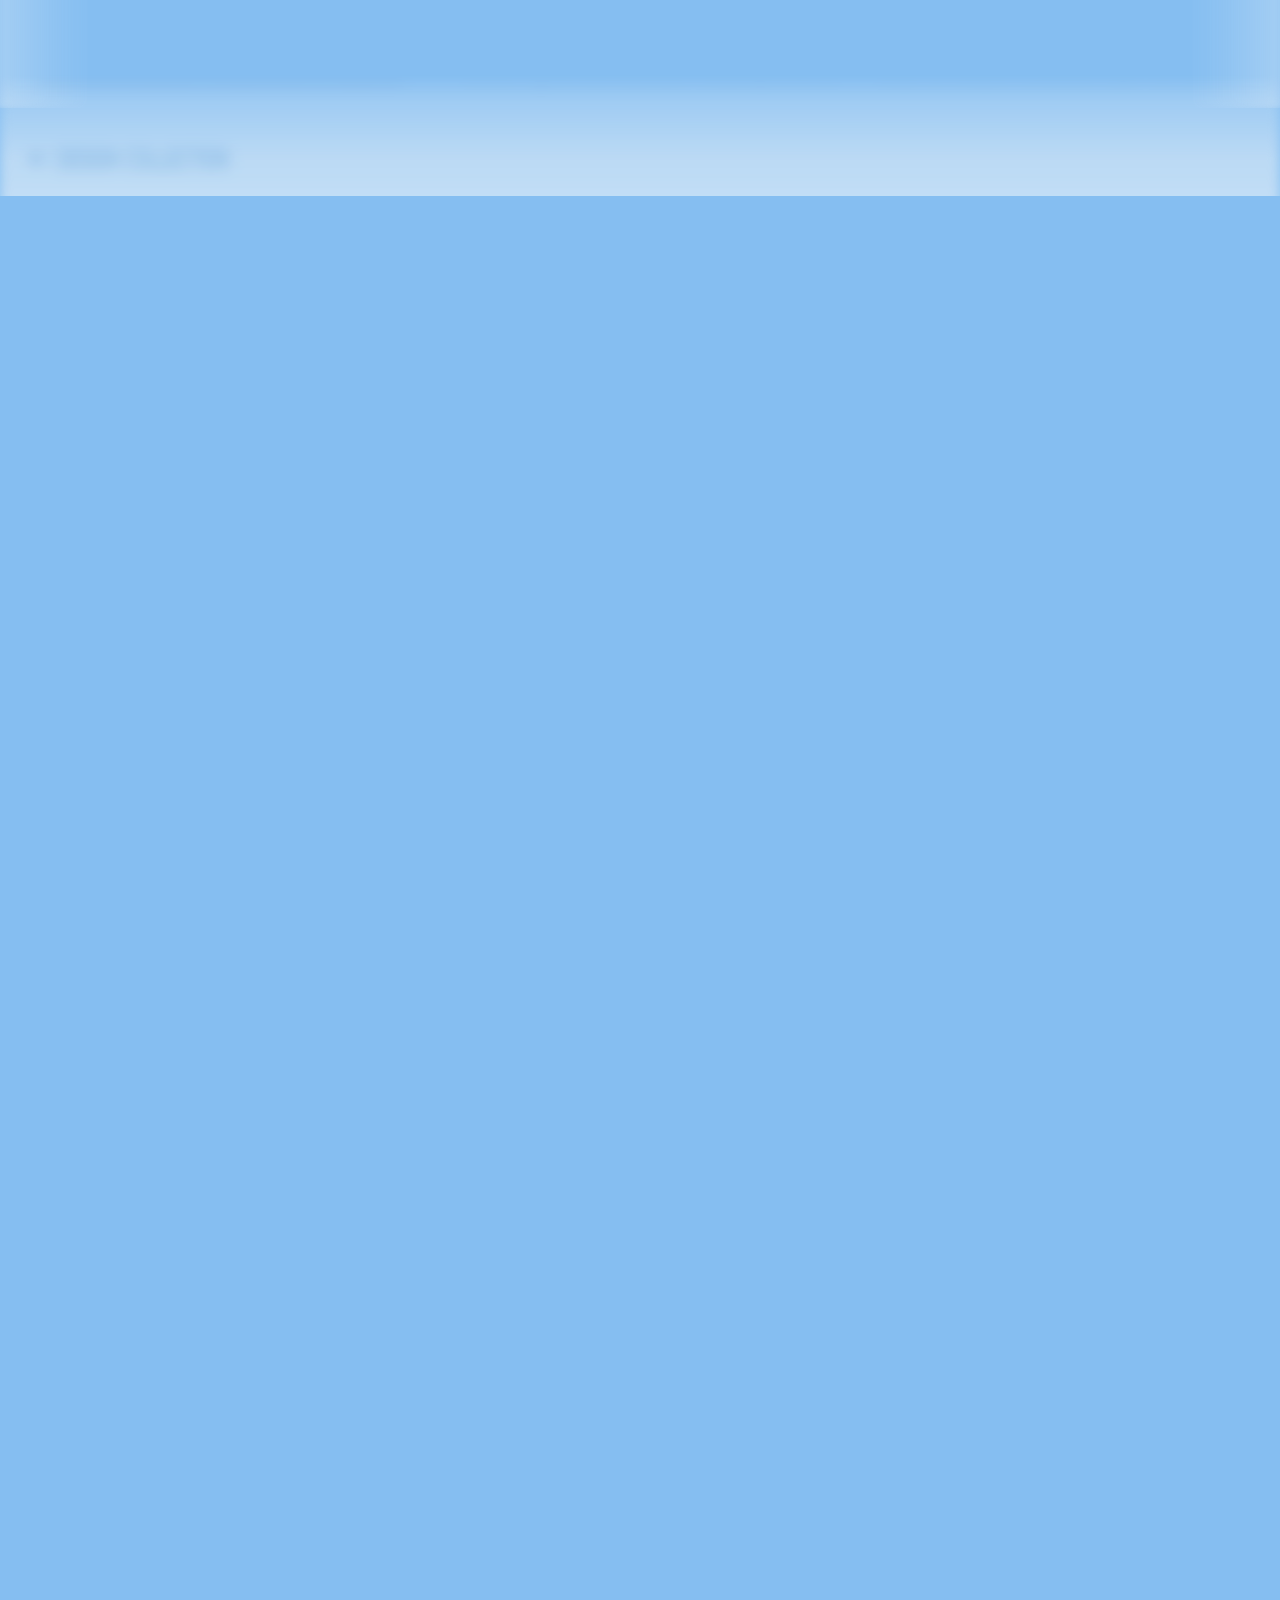
==== commit 11e852f5: "optimize site loading" ====
--- a/index.html
+++ b/index.html
@@ -4,6 +4,7 @@
     <meta charset="UTF-8" />
     <meta name="viewport" content="width=device-width, initial-scale=1.0" />
     <title>刘畅 UI 设计作品集</title>
+    <link rel="preload" as="image" href="./assets/cover-3200.png" />
     <link rel="stylesheet" href="./styles.css" />
   </head>
   <body>
@@ -14,7 +15,7 @@
         style="
           --screen-bg: #85bef1;
           --screen-wash: transparent;
-          --screen-image: url('./assets/cover.png');
+          --screen-image: url('./assets/cover-3200.png');
           --screen-left: url('./assets/catalog-extend-left.png');
           --screen-right: url('./assets/catalog-extend-right.png');
           --screen-top: url('./assets/extend-top.png');
@@ -32,7 +33,6 @@
         "
         aria-label="刘畅 UI 设计作品集首屏封面，基于提供图片按 16 比 9 比例还原"
       >
-        <div class="hero-backdrop" aria-hidden="true"></div>
         <div class="hero-stage">
           <div class="hero-main">
             <div class="hero-fill hero-fill-left" aria-hidden="true"></div>
@@ -49,8 +49,12 @@
             </div>
             <img
               class="hero-image"
-              src="./assets/cover.png"
+              src="./assets/cover-3200.png"
+              srcset="./assets/cover-3200.png 3200w, ./assets/cover.png 5760w"
+              sizes="(min-aspect-ratio: 16/9) 177.78vh, 100vw"
               alt="2025-2026 设计作品归纳个人首屏封面"
+              decoding="async"
+              fetchpriority="high"
             />
           </div>
         </div>
@@ -77,10 +81,9 @@
           --screen-fill-opacity: 0.31;
           --screen-fill-overlay-top: rgba(246, 251, 255, 0.9);
           --screen-fill-overlay-bottom: rgba(235, 246, 254, 0.82);
-        "
+      "
         aria-label="刘畅 UI 设计作品集第二屏自我介绍，基于提供图片按 16 比 9 比例还原"
       >
-        <div class="hero-backdrop" aria-hidden="true"></div>
         <div class="hero-stage">
           <div class="hero-main">
             <div class="hero-fill hero-fill-left" aria-hidden="true"></div>
@@ -91,8 +94,12 @@
             <div class="hero-bridge hero-bridge-right" aria-hidden="true"></div>
             <img
               class="hero-image"
-              src="./assets/about.png"
+              src="./assets/about-3200.png"
+              srcset="./assets/about-3200.png 3200w, ./assets/about.png 5760w"
+              sizes="(min-aspect-ratio: 16/9) 177.78vh, 100vw"
               alt="刘畅个人简介下一屏"
+              loading="lazy"
+              decoding="async"
             />
           </div>
         </div>
@@ -122,7 +129,6 @@
         "
         aria-label="刘畅 UI 设计作品集第三屏目录展示，基于提供图片按 16 比 9 比例还原"
       >
-        <div class="hero-backdrop" aria-hidden="true"></div>
         <div class="hero-stage">
           <div class="hero-main">
             <div class="hero-fill hero-fill-left" aria-hidden="true"></div>
@@ -133,8 +139,12 @@
             <div class="hero-bridge hero-bridge-right" aria-hidden="true"></div>
             <img
               class="hero-image"
-              src="./assets/catalog-v2.png"
+              src="./assets/catalog-v2-3200.png"
+              srcset="./assets/catalog-v2-3200.png 3200w, ./assets/catalog-v2.png 5760w"
+              sizes="(min-aspect-ratio: 16/9) 177.78vh, 100vw"
               alt="刘畅目录展示页"
+              loading="lazy"
+              decoding="async"
             />
             <div class="catalog-projects" aria-label="目录展示项目 hover 高亮区域">
               <a
@@ -250,7 +260,7 @@
                 preserveAspectRatio="none"
               >
                 <image
-                  href="./assets/catalog-v2.png"
+                  href="./assets/catalog-v2-3200.png"
                   width="5760"
                   height="3240"
                   filter="url(#catalog-title-blue-filter)"
@@ -279,7 +289,7 @@
                 preserveAspectRatio="none"
               >
                 <image
-                  href="./assets/catalog-v2.png"
+                  href="./assets/catalog-v2-3200.png"
                   width="5760"
                   height="3240"
                   filter="url(#catalog-title-blue-filter)"
@@ -308,7 +318,7 @@
                 preserveAspectRatio="none"
               >
                 <image
-                  href="./assets/catalog-v2.png"
+                  href="./assets/catalog-v2-3200.png"
                   width="5760"
                   height="3240"
                   filter="url(#catalog-title-blue-filter)"
@@ -337,7 +347,7 @@
                 preserveAspectRatio="none"
               >
                 <image
-                  href="./assets/catalog-v2.png"
+                  href="./assets/catalog-v2-3200.png"
                   width="5760"
                   height="3240"
                   filter="url(#catalog-title-blue-filter)"
@@ -369,10 +379,9 @@
           --screen-fill-opacity: 0.31;
           --screen-fill-overlay-top: rgba(246, 251, 255, 0.9);
           --screen-fill-overlay-bottom: rgba(235, 246, 254, 0.82);
-        "
+      "
         aria-label="刘畅 UI 设计作品集第四屏封底与联系方式，基于提供图片按 16 比 9 比例还原"
       >
-        <div class="hero-backdrop" aria-hidden="true"></div>
         <div class="hero-stage">
           <div class="hero-main">
             <div class="hero-fill hero-fill-left" aria-hidden="true"></div>
@@ -383,8 +392,12 @@
             <div class="hero-bridge hero-bridge-right" aria-hidden="true"></div>
             <img
               class="hero-image"
-              src="./assets/back-cover-hq.png"
+              src="./assets/back-cover-hq-3200.png"
+              srcset="./assets/back-cover-hq-3200.png 3200w, ./assets/back-cover-hq.png 5760w"
+              sizes="(min-aspect-ratio: 16/9) 177.78vh, 100vw"
               alt="刘畅 UI 设计作品集封底与微信联系方式"
+              loading="lazy"
+              decoding="async"
             />
           </div>
         </div>
--- a/styles.css
+++ b/styles.css
@@ -35,6 +35,8 @@
 
 .hero + .hero {
   margin-top: -2px;
+  content-visibility: auto;
+  contain-intrinsic-size: 100vh;
 }
 
 .hero::after {
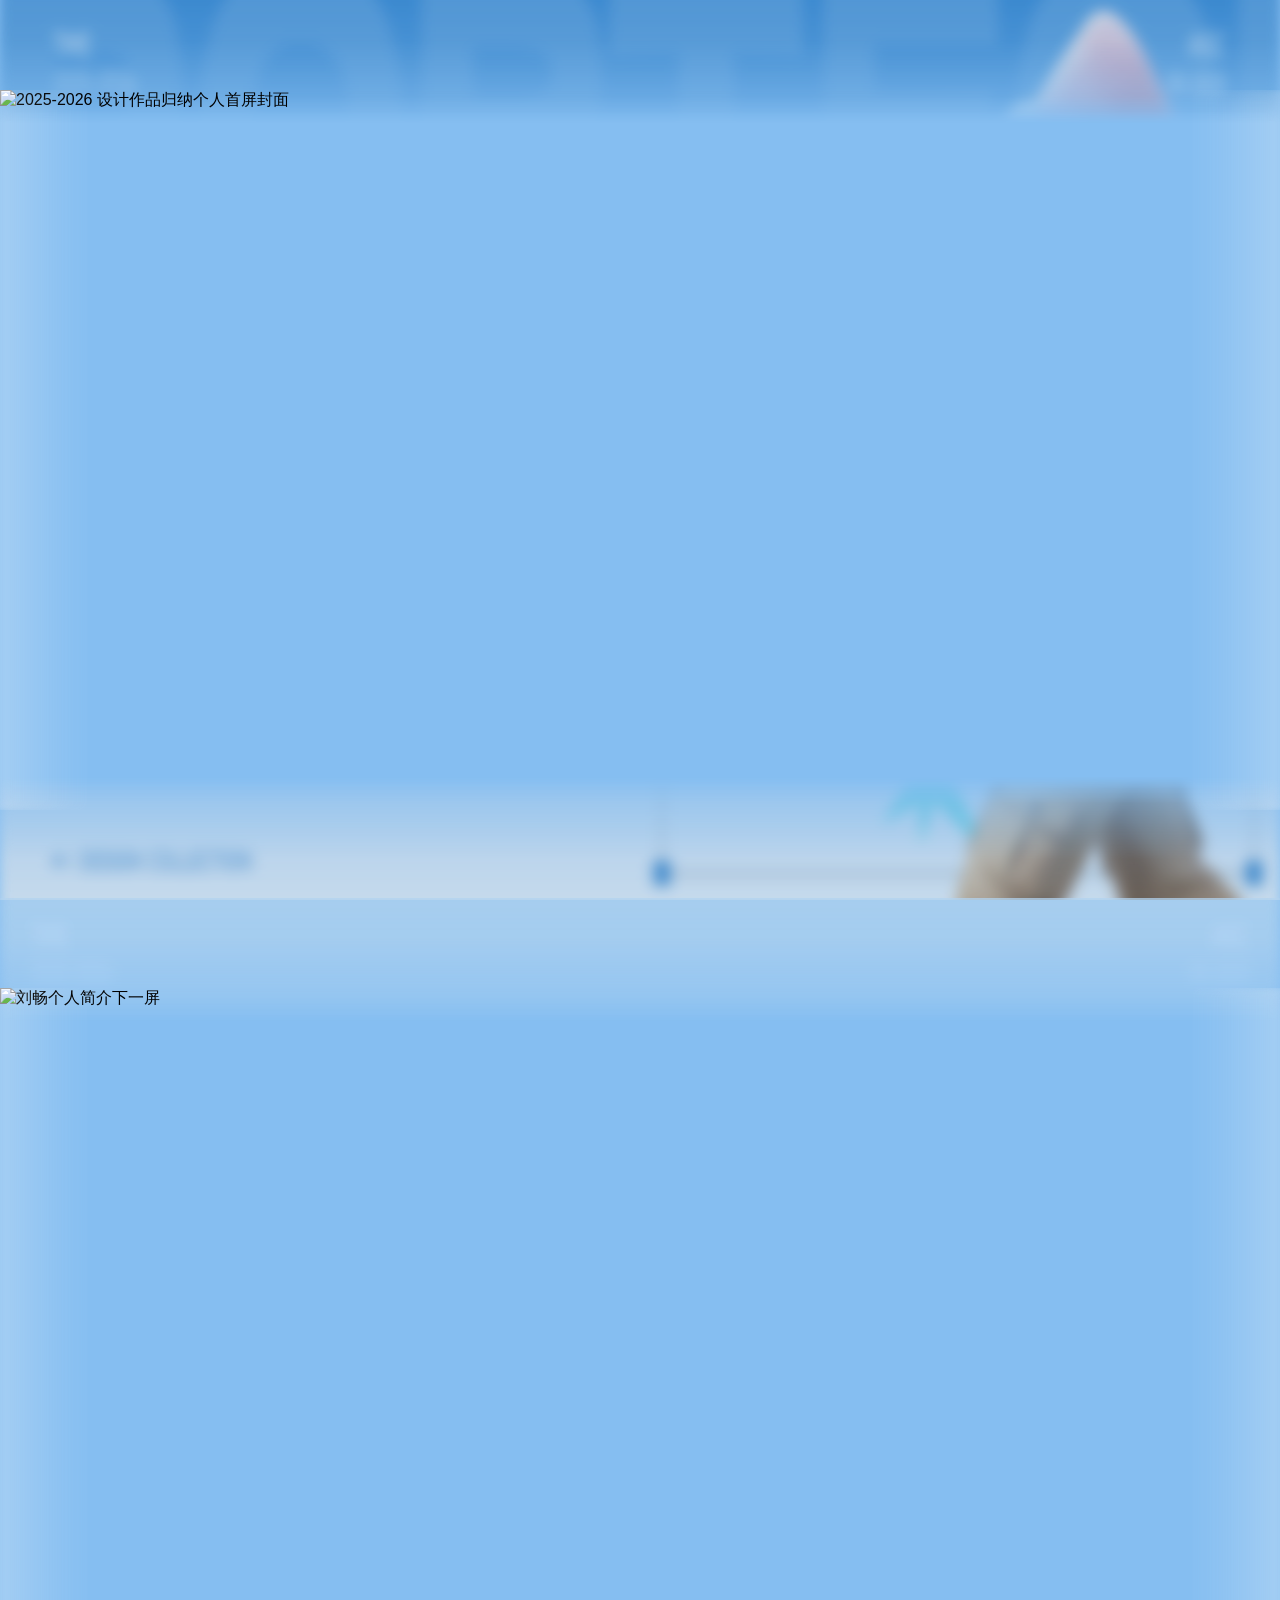
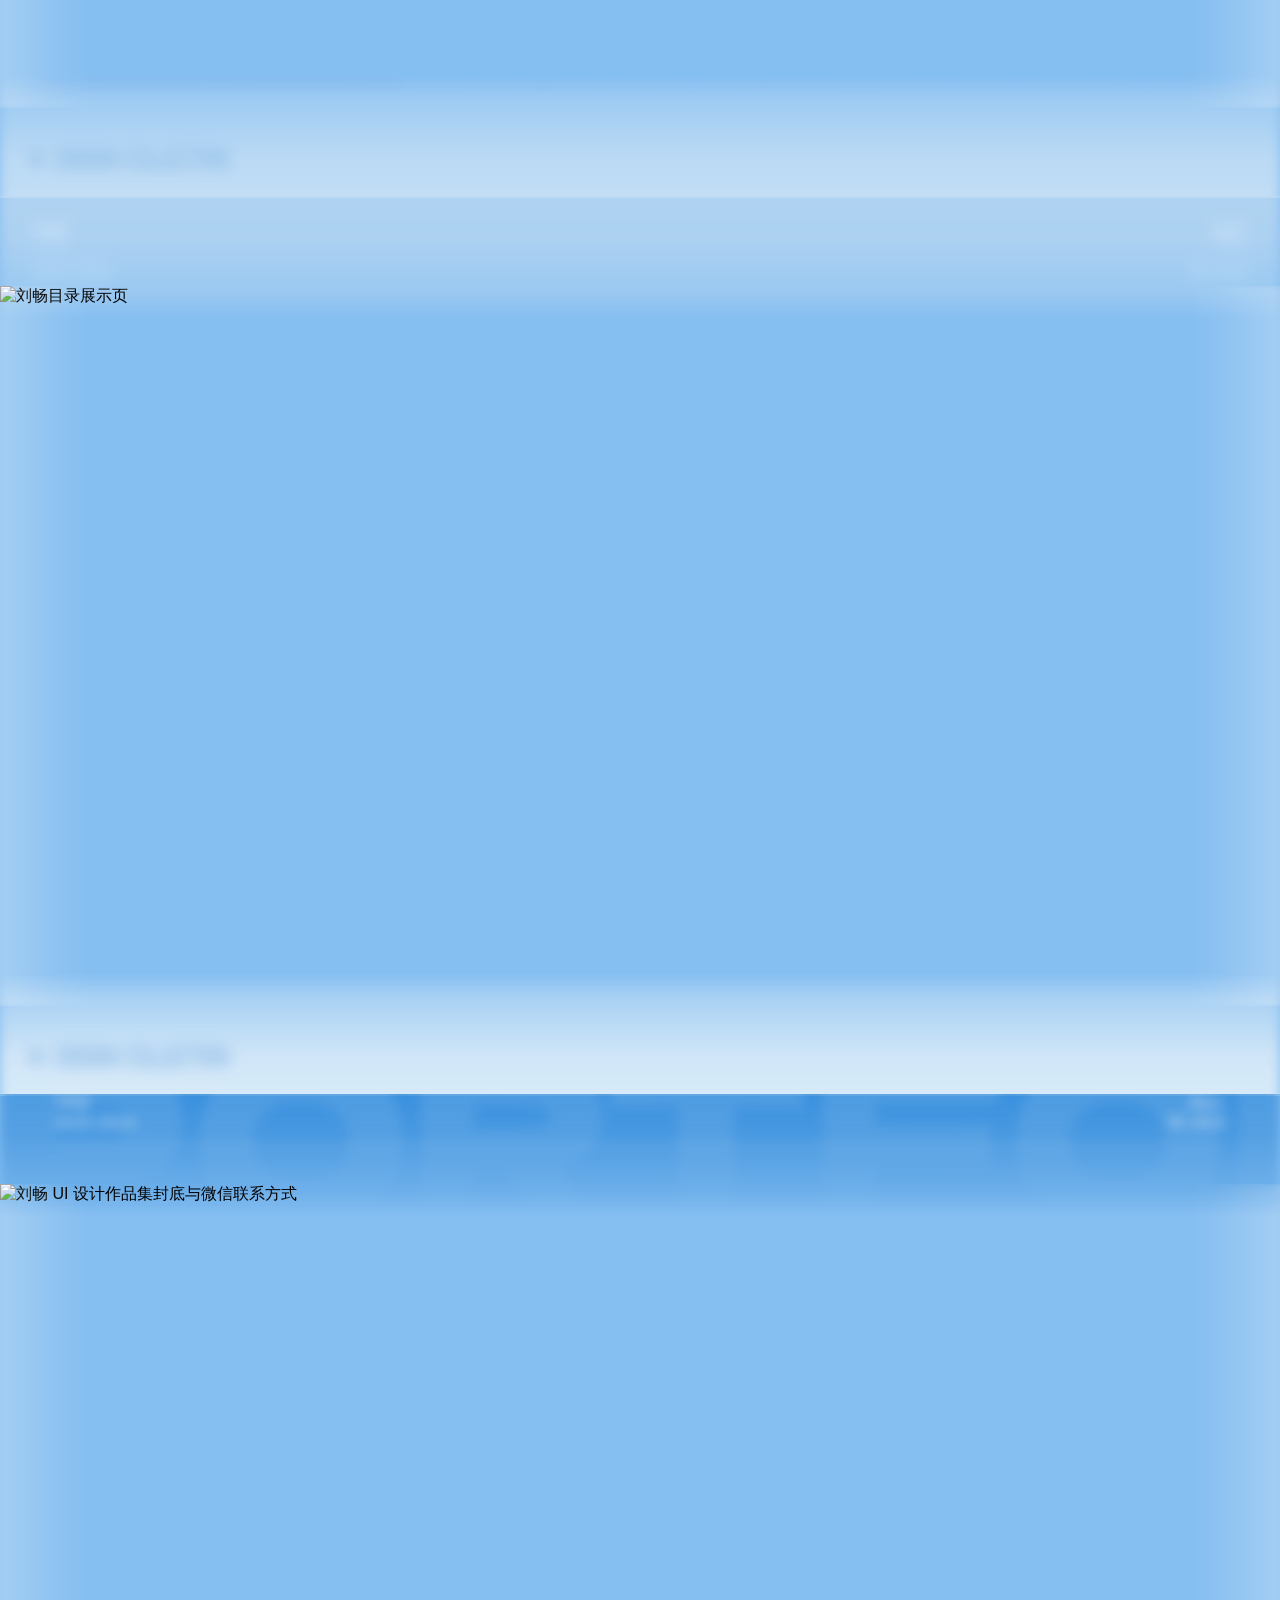
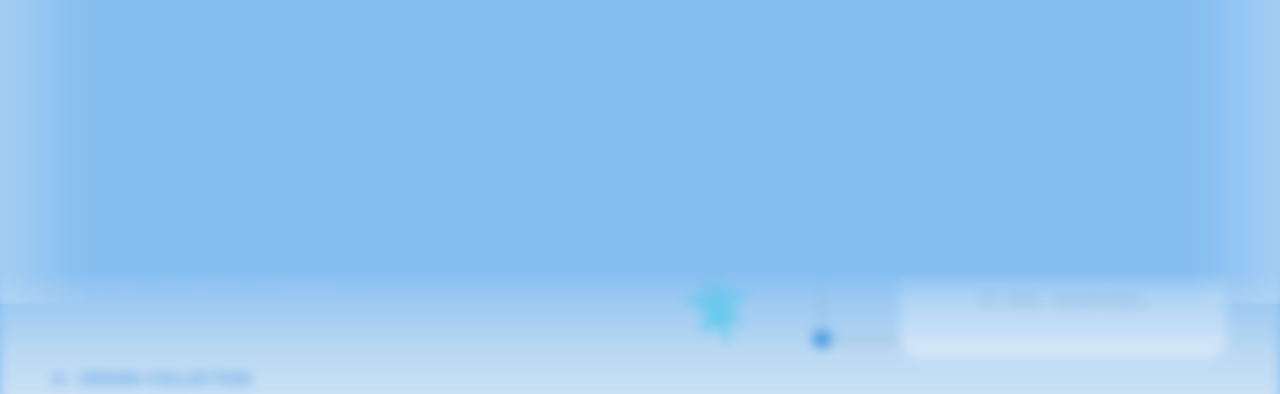
==== commit 60d434f2: "optimize site loading" ====
--- a/index.html
+++ b/index.html
@@ -4,7 +4,7 @@
     <meta charset="UTF-8" />
     <meta name="viewport" content="width=device-width, initial-scale=1.0" />
     <title>刘畅 UI 设计作品集</title>
-    <link rel="preload" as="image" href="./assets/cover-3200.png" />
+    <link rel="preload" as="image" href="./assets/cover.png" />
     <link rel="stylesheet" href="./styles.css" />
   </head>
   <body>
@@ -15,7 +15,7 @@
         style="
           --screen-bg: #85bef1;
           --screen-wash: transparent;
-          --screen-image: url('./assets/cover-3200.png');
+          --screen-image: url('./assets/cover.png');
           --screen-left: url('./assets/catalog-extend-left.png');
           --screen-right: url('./assets/catalog-extend-right.png');
           --screen-top: url('./assets/extend-top.png');
@@ -33,6 +33,7 @@
         "
         aria-label="刘畅 UI 设计作品集首屏封面，基于提供图片按 16 比 9 比例还原"
       >
+        <div class="hero-backdrop" aria-hidden="true"></div>
         <div class="hero-stage">
           <div class="hero-main">
             <div class="hero-fill hero-fill-left" aria-hidden="true"></div>
@@ -49,9 +50,7 @@
             </div>
             <img
               class="hero-image"
-              src="./assets/cover-3200.png"
-              srcset="./assets/cover-3200.png 3200w, ./assets/cover.png 5760w"
-              sizes="(min-aspect-ratio: 16/9) 177.78vh, 100vw"
+              src="./assets/cover.png"
               alt="2025-2026 设计作品归纳个人首屏封面"
               decoding="async"
               fetchpriority="high"
@@ -84,6 +83,7 @@
       "
         aria-label="刘畅 UI 设计作品集第二屏自我介绍，基于提供图片按 16 比 9 比例还原"
       >
+        <div class="hero-backdrop" aria-hidden="true"></div>
         <div class="hero-stage">
           <div class="hero-main">
             <div class="hero-fill hero-fill-left" aria-hidden="true"></div>
@@ -94,9 +94,7 @@
             <div class="hero-bridge hero-bridge-right" aria-hidden="true"></div>
             <img
               class="hero-image"
-              src="./assets/about-3200.png"
-              srcset="./assets/about-3200.png 3200w, ./assets/about.png 5760w"
-              sizes="(min-aspect-ratio: 16/9) 177.78vh, 100vw"
+              src="./assets/about.png"
               alt="刘畅个人简介下一屏"
               loading="lazy"
               decoding="async"
@@ -126,9 +124,10 @@
           --screen-fill-opacity: 0.31;
           --screen-fill-overlay-top: rgba(246, 251, 255, 0.9);
           --screen-fill-overlay-bottom: rgba(235, 246, 254, 0.82);
-        "
+      "
         aria-label="刘畅 UI 设计作品集第三屏目录展示，基于提供图片按 16 比 9 比例还原"
       >
+        <div class="hero-backdrop" aria-hidden="true"></div>
         <div class="hero-stage">
           <div class="hero-main">
             <div class="hero-fill hero-fill-left" aria-hidden="true"></div>
@@ -139,9 +138,7 @@
             <div class="hero-bridge hero-bridge-right" aria-hidden="true"></div>
             <img
               class="hero-image"
-              src="./assets/catalog-v2-3200.png"
-              srcset="./assets/catalog-v2-3200.png 3200w, ./assets/catalog-v2.png 5760w"
-              sizes="(min-aspect-ratio: 16/9) 177.78vh, 100vw"
+              src="./assets/catalog-v2.png"
               alt="刘畅目录展示页"
               loading="lazy"
               decoding="async"
@@ -260,7 +257,7 @@
                 preserveAspectRatio="none"
               >
                 <image
-                  href="./assets/catalog-v2-3200.png"
+                  href="./assets/catalog-v2.png"
                   width="5760"
                   height="3240"
                   filter="url(#catalog-title-blue-filter)"
@@ -289,7 +286,7 @@
                 preserveAspectRatio="none"
               >
                 <image
-                  href="./assets/catalog-v2-3200.png"
+                  href="./assets/catalog-v2.png"
                   width="5760"
                   height="3240"
                   filter="url(#catalog-title-blue-filter)"
@@ -318,7 +315,7 @@
                 preserveAspectRatio="none"
               >
                 <image
-                  href="./assets/catalog-v2-3200.png"
+                  href="./assets/catalog-v2.png"
                   width="5760"
                   height="3240"
                   filter="url(#catalog-title-blue-filter)"
@@ -347,7 +344,7 @@
                 preserveAspectRatio="none"
               >
                 <image
-                  href="./assets/catalog-v2-3200.png"
+                  href="./assets/catalog-v2.png"
                   width="5760"
                   height="3240"
                   filter="url(#catalog-title-blue-filter)"
@@ -382,6 +379,7 @@
       "
         aria-label="刘畅 UI 设计作品集第四屏封底与联系方式，基于提供图片按 16 比 9 比例还原"
       >
+        <div class="hero-backdrop" aria-hidden="true"></div>
         <div class="hero-stage">
           <div class="hero-main">
             <div class="hero-fill hero-fill-left" aria-hidden="true"></div>
@@ -392,9 +390,7 @@
             <div class="hero-bridge hero-bridge-right" aria-hidden="true"></div>
             <img
               class="hero-image"
-              src="./assets/back-cover-hq-3200.png"
-              srcset="./assets/back-cover-hq-3200.png 3200w, ./assets/back-cover-hq.png 5760w"
-              sizes="(min-aspect-ratio: 16/9) 177.78vh, 100vw"
+              src="./assets/back-cover-hq.png"
               alt="刘畅 UI 设计作品集封底与微信联系方式"
               loading="lazy"
               decoding="async"
--- a/styles.css
+++ b/styles.css
@@ -35,8 +35,6 @@
 
 .hero + .hero {
   margin-top: -2px;
-  content-visibility: auto;
-  contain-intrinsic-size: 100vh;
 }
 
 .hero::after {
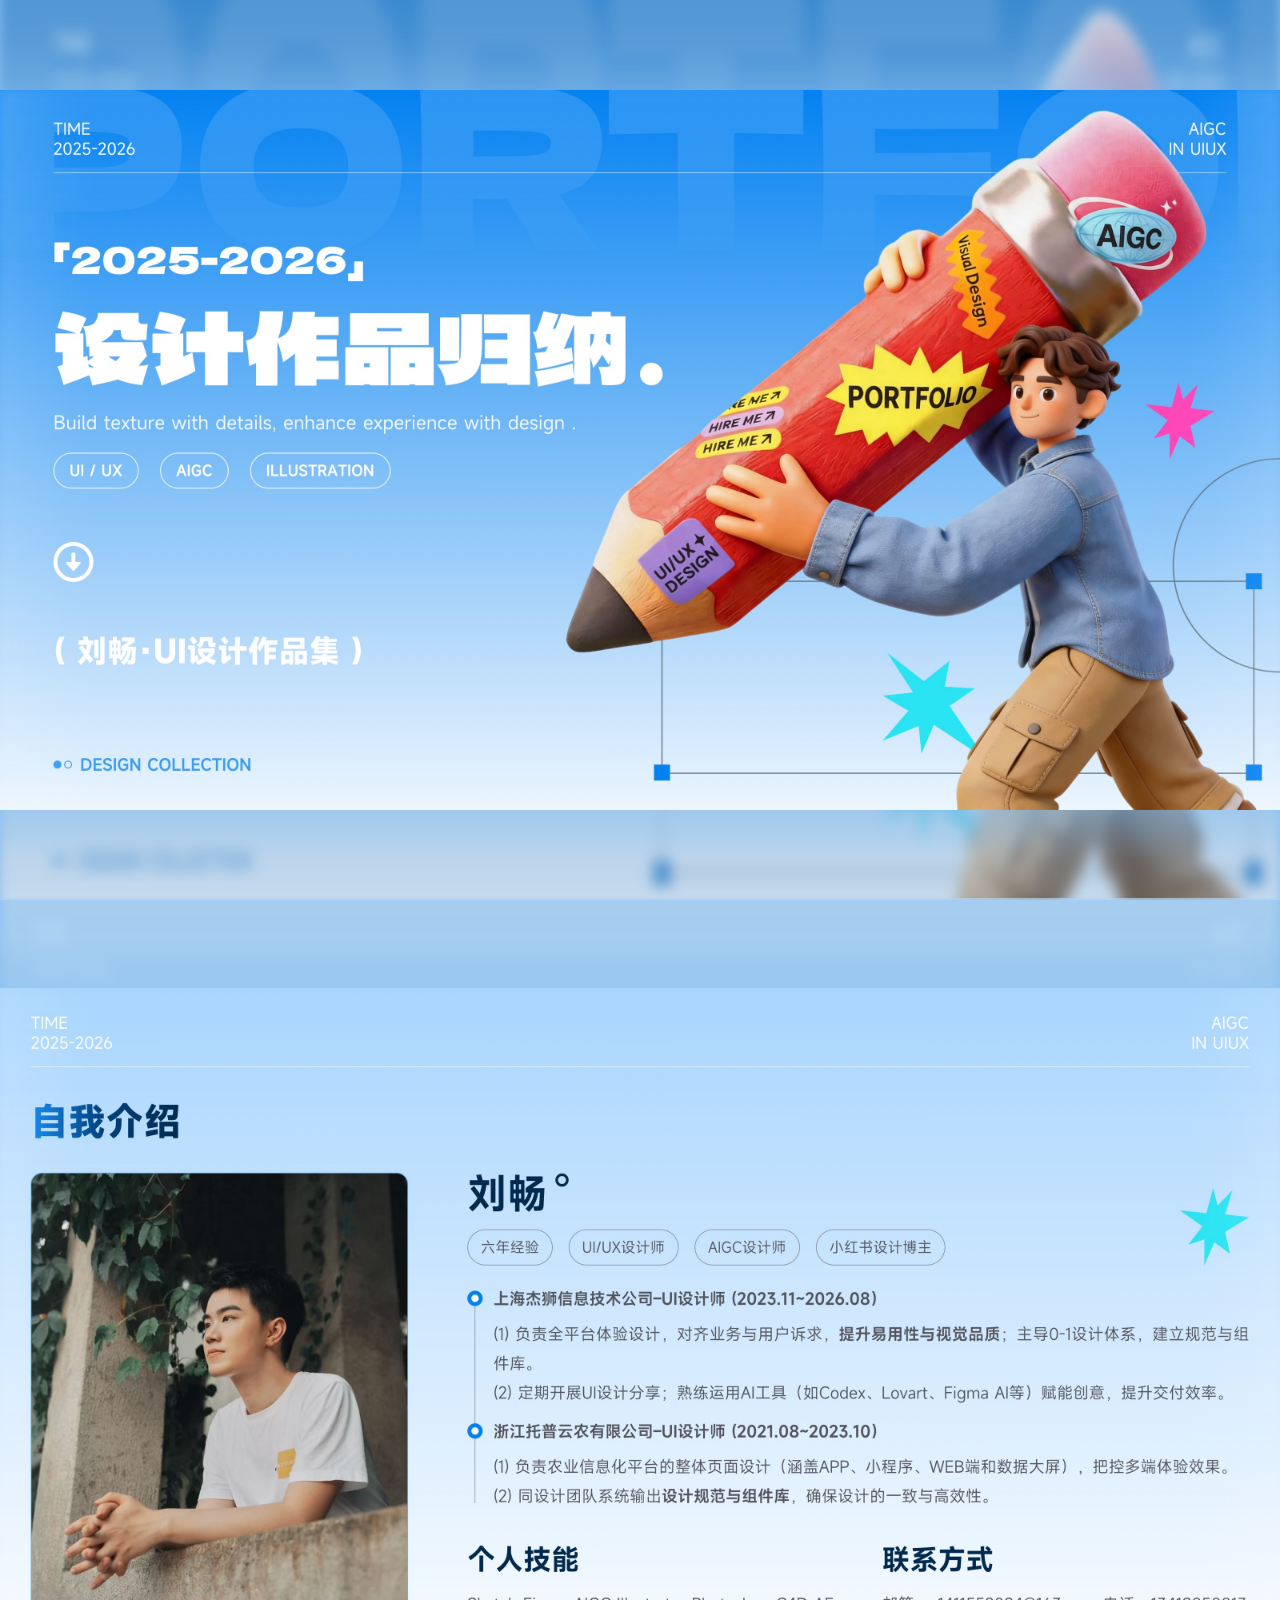
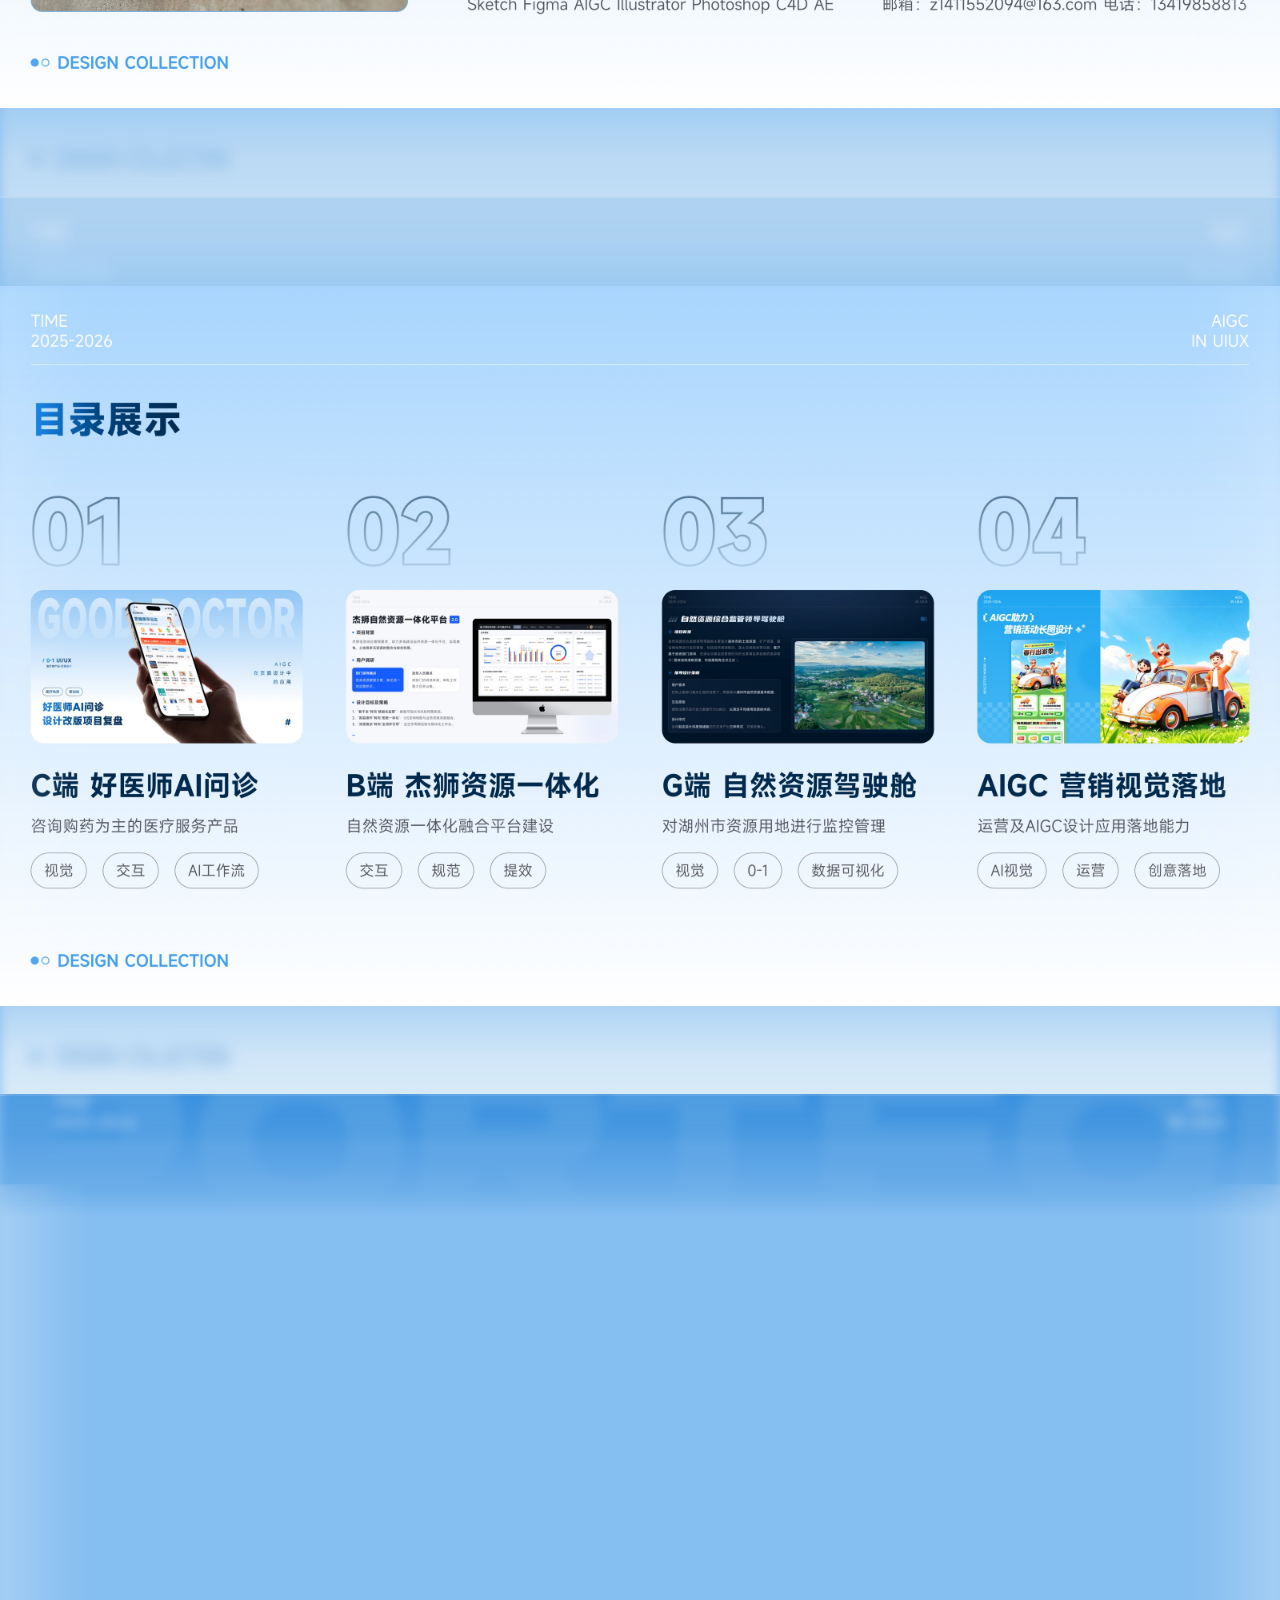
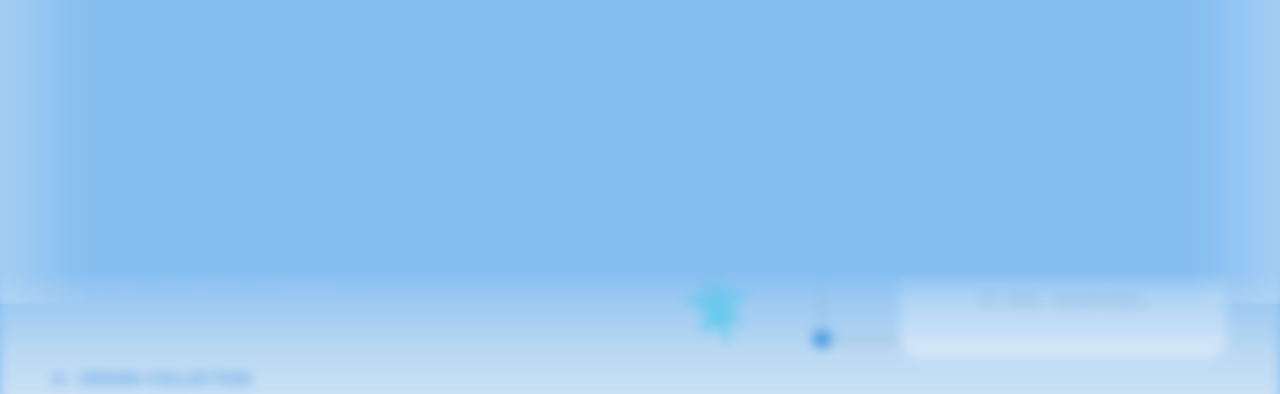
==== commit 9020daa2: "optimize site loading" ====
--- a/index.html
+++ b/index.html
@@ -4,7 +4,7 @@
     <meta charset="UTF-8" />
     <meta name="viewport" content="width=device-width, initial-scale=1.0" />
     <title>刘畅 UI 设计作品集</title>
-    <link rel="preload" as="image" href="./assets/cover.png" />
+    <link rel="preload" as="image" href="./assets/cover.jpg" />
     <link rel="stylesheet" href="./styles.css" />
   </head>
   <body>
@@ -15,7 +15,7 @@
         style="
           --screen-bg: #85bef1;
           --screen-wash: transparent;
-          --screen-image: url('./assets/cover.png');
+          --screen-image: url('./assets/cover.jpg');
           --screen-left: url('./assets/catalog-extend-left.png');
           --screen-right: url('./assets/catalog-extend-right.png');
           --screen-top: url('./assets/extend-top.png');
@@ -33,7 +33,6 @@
         "
         aria-label="刘畅 UI 设计作品集首屏封面，基于提供图片按 16 比 9 比例还原"
       >
-        <div class="hero-backdrop" aria-hidden="true"></div>
         <div class="hero-stage">
           <div class="hero-main">
             <div class="hero-fill hero-fill-left" aria-hidden="true"></div>
@@ -50,7 +49,7 @@
             </div>
             <img
               class="hero-image"
-              src="./assets/cover.png"
+              src="./assets/cover.jpg"
               alt="2025-2026 设计作品归纳个人首屏封面"
               decoding="async"
               fetchpriority="high"
@@ -65,7 +64,7 @@
         style="
           --screen-bg: #85bef1;
           --screen-wash: transparent;
-          --screen-image: url('./assets/about.png');
+          --screen-image: url('./assets/about.jpg');
           --screen-left: url('./assets/catalog-extend-left.png');
           --screen-right: url('./assets/catalog-extend-right.png');
           --screen-top: url('./assets/about-extend-top.png');
@@ -83,7 +82,6 @@
       "
         aria-label="刘畅 UI 设计作品集第二屏自我介绍，基于提供图片按 16 比 9 比例还原"
       >
-        <div class="hero-backdrop" aria-hidden="true"></div>
         <div class="hero-stage">
           <div class="hero-main">
             <div class="hero-fill hero-fill-left" aria-hidden="true"></div>
@@ -94,7 +92,7 @@
             <div class="hero-bridge hero-bridge-right" aria-hidden="true"></div>
             <img
               class="hero-image"
-              src="./assets/about.png"
+              src="./assets/about.jpg"
               alt="刘畅个人简介下一屏"
               loading="lazy"
               decoding="async"
@@ -109,7 +107,7 @@
         style="
           --screen-bg: #85bef1;
           --screen-wash: transparent;
-          --screen-image: url('./assets/catalog-v2.png');
+          --screen-image: url('./assets/catalog-v2.jpg');
           --screen-left: url('./assets/catalog-extend-left.png');
           --screen-right: url('./assets/catalog-extend-right.png');
           --screen-top: url('./assets/catalog-extend-top.png');
@@ -127,7 +125,6 @@
       "
         aria-label="刘畅 UI 设计作品集第三屏目录展示，基于提供图片按 16 比 9 比例还原"
       >
-        <div class="hero-backdrop" aria-hidden="true"></div>
         <div class="hero-stage">
           <div class="hero-main">
             <div class="hero-fill hero-fill-left" aria-hidden="true"></div>
@@ -138,7 +135,7 @@
             <div class="hero-bridge hero-bridge-right" aria-hidden="true"></div>
             <img
               class="hero-image"
-              src="./assets/catalog-v2.png"
+              src="./assets/catalog-v2.jpg"
               alt="刘畅目录展示页"
               loading="lazy"
               decoding="async"
@@ -257,7 +254,7 @@
                 preserveAspectRatio="none"
               >
                 <image
-                  href="./assets/catalog-v2.png"
+                  href="./assets/catalog-v2.jpg"
                   width="5760"
                   height="3240"
                   filter="url(#catalog-title-blue-filter)"
@@ -286,7 +283,7 @@
                 preserveAspectRatio="none"
               >
                 <image
-                  href="./assets/catalog-v2.png"
+                  href="./assets/catalog-v2.jpg"
                   width="5760"
                   height="3240"
                   filter="url(#catalog-title-blue-filter)"
@@ -315,7 +312,7 @@
                 preserveAspectRatio="none"
               >
                 <image
-                  href="./assets/catalog-v2.png"
+                  href="./assets/catalog-v2.jpg"
                   width="5760"
                   height="3240"
                   filter="url(#catalog-title-blue-filter)"
@@ -344,7 +341,7 @@
                 preserveAspectRatio="none"
               >
                 <image
-                  href="./assets/catalog-v2.png"
+                  href="./assets/catalog-v2.jpg"
                   width="5760"
                   height="3240"
                   filter="url(#catalog-title-blue-filter)"
@@ -361,7 +358,7 @@
         style="
           --screen-bg: #85bef1;
           --screen-wash: transparent;
-          --screen-image: url('./assets/back-cover-hq.png');
+          --screen-image: url('./assets/back-cover-hq.jpg');
           --screen-left: url('./assets/catalog-extend-left.png');
           --screen-right: url('./assets/catalog-extend-right.png');
           --screen-top: url('./assets/back-cover-extend-top.png');
@@ -379,7 +376,6 @@
       "
         aria-label="刘畅 UI 设计作品集第四屏封底与联系方式，基于提供图片按 16 比 9 比例还原"
       >
-        <div class="hero-backdrop" aria-hidden="true"></div>
         <div class="hero-stage">
           <div class="hero-main">
             <div class="hero-fill hero-fill-left" aria-hidden="true"></div>
@@ -390,7 +386,7 @@
             <div class="hero-bridge hero-bridge-right" aria-hidden="true"></div>
             <img
               class="hero-image"
-              src="./assets/back-cover-hq.png"
+              src="./assets/back-cover-hq.jpg"
               alt="刘畅 UI 设计作品集封底与微信联系方式"
               loading="lazy"
               decoding="async"
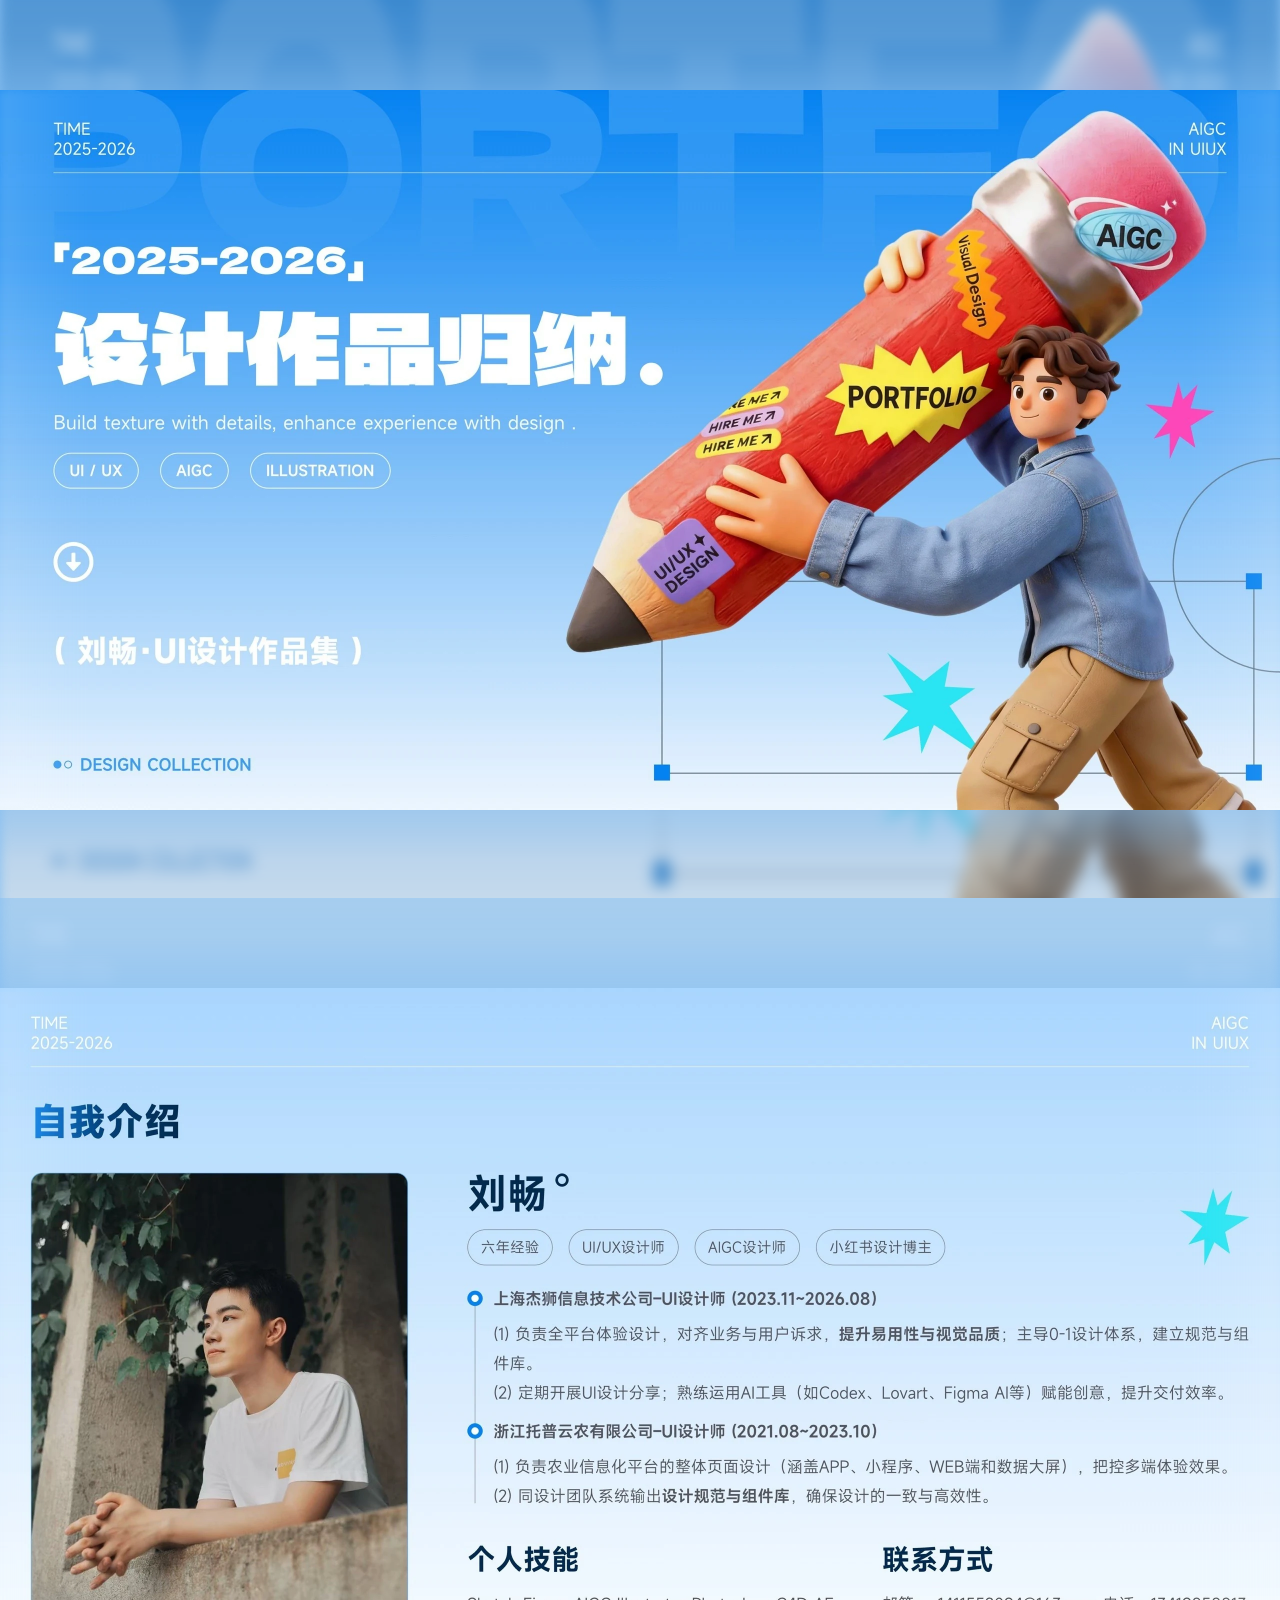
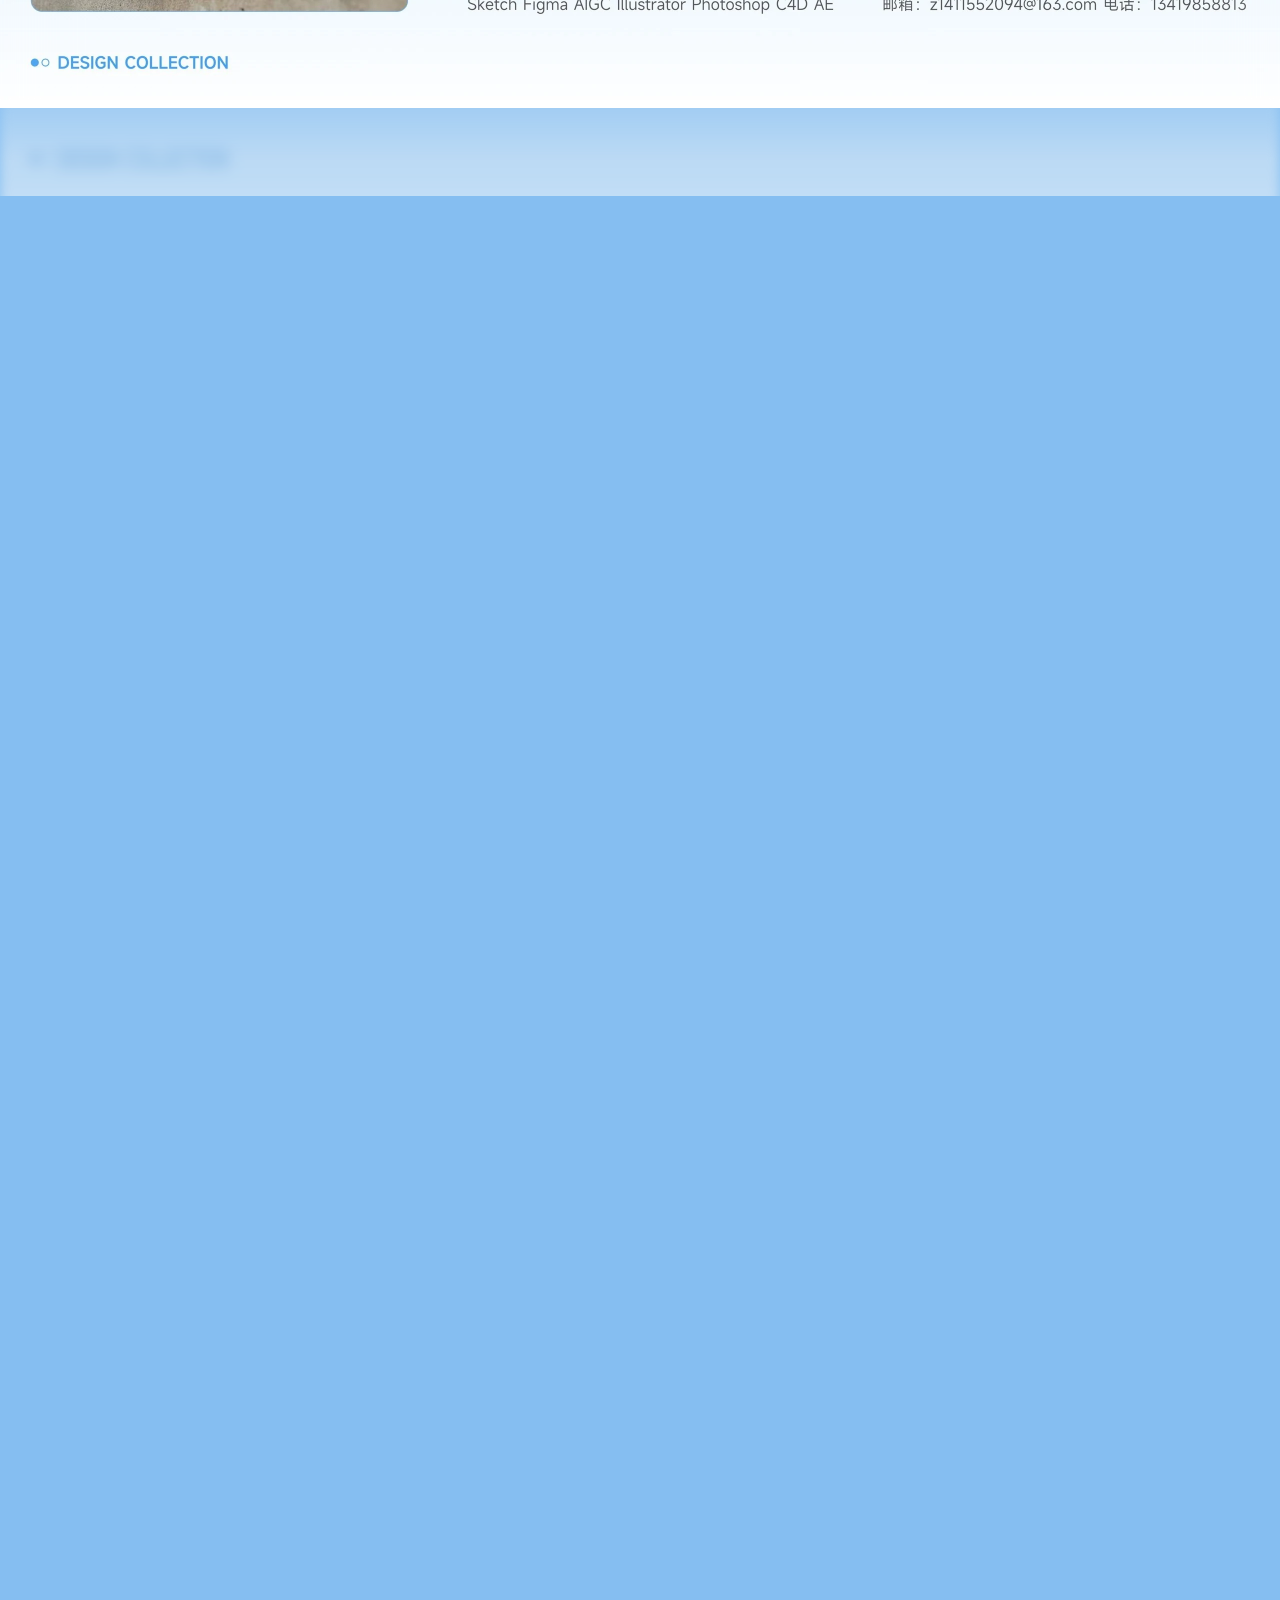
==== commit 4421ca0e: "Optimize WebP backgrounds and loading" ====
--- a/index.html
+++ b/index.html
@@ -4,7 +4,7 @@
     <meta charset="UTF-8" />
     <meta name="viewport" content="width=device-width, initial-scale=1.0" />
     <title>刘畅 UI 设计作品集</title>
-    <link rel="preload" as="image" href="./assets/cover.jpg" />
+    <link rel="preload" as="image" href="./assets/cover.webp" />
     <link rel="stylesheet" href="./styles.css" />
   </head>
   <body>
@@ -15,11 +15,11 @@
         style="
           --screen-bg: #85bef1;
           --screen-wash: transparent;
-          --screen-image: url('./assets/cover.jpg');
-          --screen-left: url('./assets/catalog-extend-left.png');
-          --screen-right: url('./assets/catalog-extend-right.png');
-          --screen-top: url('./assets/extend-top.png');
-          --screen-bottom: url('./assets/extend-bottom.png');
+          --screen-image: url('./assets/cover.webp');
+          --screen-left: url('./assets/catalog-extend-left.webp');
+          --screen-right: url('./assets/catalog-extend-right.webp');
+          --screen-top: url('./assets/extend-top.webp');
+          --screen-bottom: url('./assets/extend-bottom.webp');
           --screen-backdrop-filter: blur(72px) saturate(0.52) brightness(1.02);
           --screen-backdrop-opacity: 0;
           --screen-bridge-filter: blur(4px) saturate(0.52) brightness(1.08);
@@ -49,7 +49,7 @@
             </div>
             <img
               class="hero-image"
-              src="./assets/cover.jpg"
+              src="./assets/cover.webp"
               alt="2025-2026 设计作品归纳个人首屏封面"
               decoding="async"
               fetchpriority="high"
@@ -64,11 +64,11 @@
         style="
           --screen-bg: #85bef1;
           --screen-wash: transparent;
-          --screen-image: url('./assets/about.jpg');
-          --screen-left: url('./assets/catalog-extend-left.png');
-          --screen-right: url('./assets/catalog-extend-right.png');
-          --screen-top: url('./assets/about-extend-top.png');
-          --screen-bottom: url('./assets/about-extend-bottom.png');
+          --screen-image: url('./assets/about.webp');
+          --screen-left: url('./assets/catalog-extend-left.webp');
+          --screen-right: url('./assets/catalog-extend-right.webp');
+          --screen-top: url('./assets/about-extend-top.webp');
+          --screen-bottom: url('./assets/about-extend-bottom.webp');
           --screen-backdrop-filter: blur(72px) saturate(0.52) brightness(1.02);
           --screen-backdrop-opacity: 0;
           --screen-bridge-filter: blur(4px) saturate(0.52) brightness(1.08);
@@ -92,7 +92,7 @@
             <div class="hero-bridge hero-bridge-right" aria-hidden="true"></div>
             <img
               class="hero-image"
-              src="./assets/about.jpg"
+              src="./assets/about.webp"
               alt="刘畅个人简介下一屏"
               loading="lazy"
               decoding="async"
@@ -107,11 +107,11 @@
         style="
           --screen-bg: #85bef1;
           --screen-wash: transparent;
-          --screen-image: url('./assets/catalog-v2.jpg');
-          --screen-left: url('./assets/catalog-extend-left.png');
-          --screen-right: url('./assets/catalog-extend-right.png');
-          --screen-top: url('./assets/catalog-extend-top.png');
-          --screen-bottom: url('./assets/catalog-extend-bottom.png');
+          --screen-image: url('./assets/catalog-v2.webp');
+          --screen-left: url('./assets/catalog-extend-left.webp');
+          --screen-right: url('./assets/catalog-extend-right.webp');
+          --screen-top: url('./assets/catalog-extend-top.webp');
+          --screen-bottom: url('./assets/catalog-extend-bottom.webp');
           --screen-backdrop-filter: blur(72px) saturate(0.52) brightness(1.02);
           --screen-backdrop-opacity: 0;
           --screen-bridge-filter: blur(4px) saturate(0.52) brightness(1.08);
@@ -135,7 +135,7 @@
             <div class="hero-bridge hero-bridge-right" aria-hidden="true"></div>
             <img
               class="hero-image"
-              src="./assets/catalog-v2.jpg"
+              src="./assets/catalog-v2.webp"
               alt="刘畅目录展示页"
               loading="lazy"
               decoding="async"
@@ -254,7 +254,7 @@
                 preserveAspectRatio="none"
               >
                 <image
-                  href="./assets/catalog-v2.jpg"
+                  href="./assets/catalog-v2.webp"
                   width="5760"
                   height="3240"
                   filter="url(#catalog-title-blue-filter)"
@@ -283,7 +283,7 @@
                 preserveAspectRatio="none"
               >
                 <image
-                  href="./assets/catalog-v2.jpg"
+                  href="./assets/catalog-v2.webp"
                   width="5760"
                   height="3240"
                   filter="url(#catalog-title-blue-filter)"
@@ -312,7 +312,7 @@
                 preserveAspectRatio="none"
               >
                 <image
-                  href="./assets/catalog-v2.jpg"
+                  href="./assets/catalog-v2.webp"
                   width="5760"
                   height="3240"
                   filter="url(#catalog-title-blue-filter)"
@@ -341,7 +341,7 @@
                 preserveAspectRatio="none"
               >
                 <image
-                  href="./assets/catalog-v2.jpg"
+                  href="./assets/catalog-v2.webp"
                   width="5760"
                   height="3240"
                   filter="url(#catalog-title-blue-filter)"
@@ -358,11 +358,11 @@
         style="
           --screen-bg: #85bef1;
           --screen-wash: transparent;
-          --screen-image: url('./assets/back-cover-hq.jpg');
-          --screen-left: url('./assets/catalog-extend-left.png');
-          --screen-right: url('./assets/catalog-extend-right.png');
-          --screen-top: url('./assets/back-cover-extend-top.png');
-          --screen-bottom: url('./assets/back-cover-extend-bottom.png');
+          --screen-image: url('./assets/back-cover-hq.webp');
+          --screen-left: url('./assets/catalog-extend-left.webp');
+          --screen-right: url('./assets/catalog-extend-right.webp');
+          --screen-top: url('./assets/back-cover-extend-top.webp');
+          --screen-bottom: url('./assets/back-cover-extend-bottom.webp');
           --screen-backdrop-filter: blur(72px) saturate(0.52) brightness(1.02);
           --screen-backdrop-opacity: 0;
           --screen-bridge-filter: blur(4px) saturate(0.52) brightness(1.08);
@@ -386,7 +386,7 @@
             <div class="hero-bridge hero-bridge-right" aria-hidden="true"></div>
             <img
               class="hero-image"
-              src="./assets/back-cover-hq.jpg"
+              src="./assets/back-cover-hq.webp"
               alt="刘畅 UI 设计作品集封底与微信联系方式"
               loading="lazy"
               decoding="async"
--- a/styles.css
+++ b/styles.css
@@ -31,6 +31,8 @@
   background: var(--screen-bg, #85bef1);
   scroll-snap-align: start;
   scroll-snap-stop: always;
+  content-visibility: auto;
+  contain-intrinsic-size: 100vh;
 }
 
 .hero + .hero {
@@ -99,7 +101,7 @@
     translate3d(var(--motion-x, 0px), var(--motion-y, 0px), 0)
     rotate(var(--motion-rotate, 0deg))
     scale(var(--motion-scale, 1));
-  will-change: transform, opacity;
+  will-change: transform;
 }
 
 .hero-motion-character {
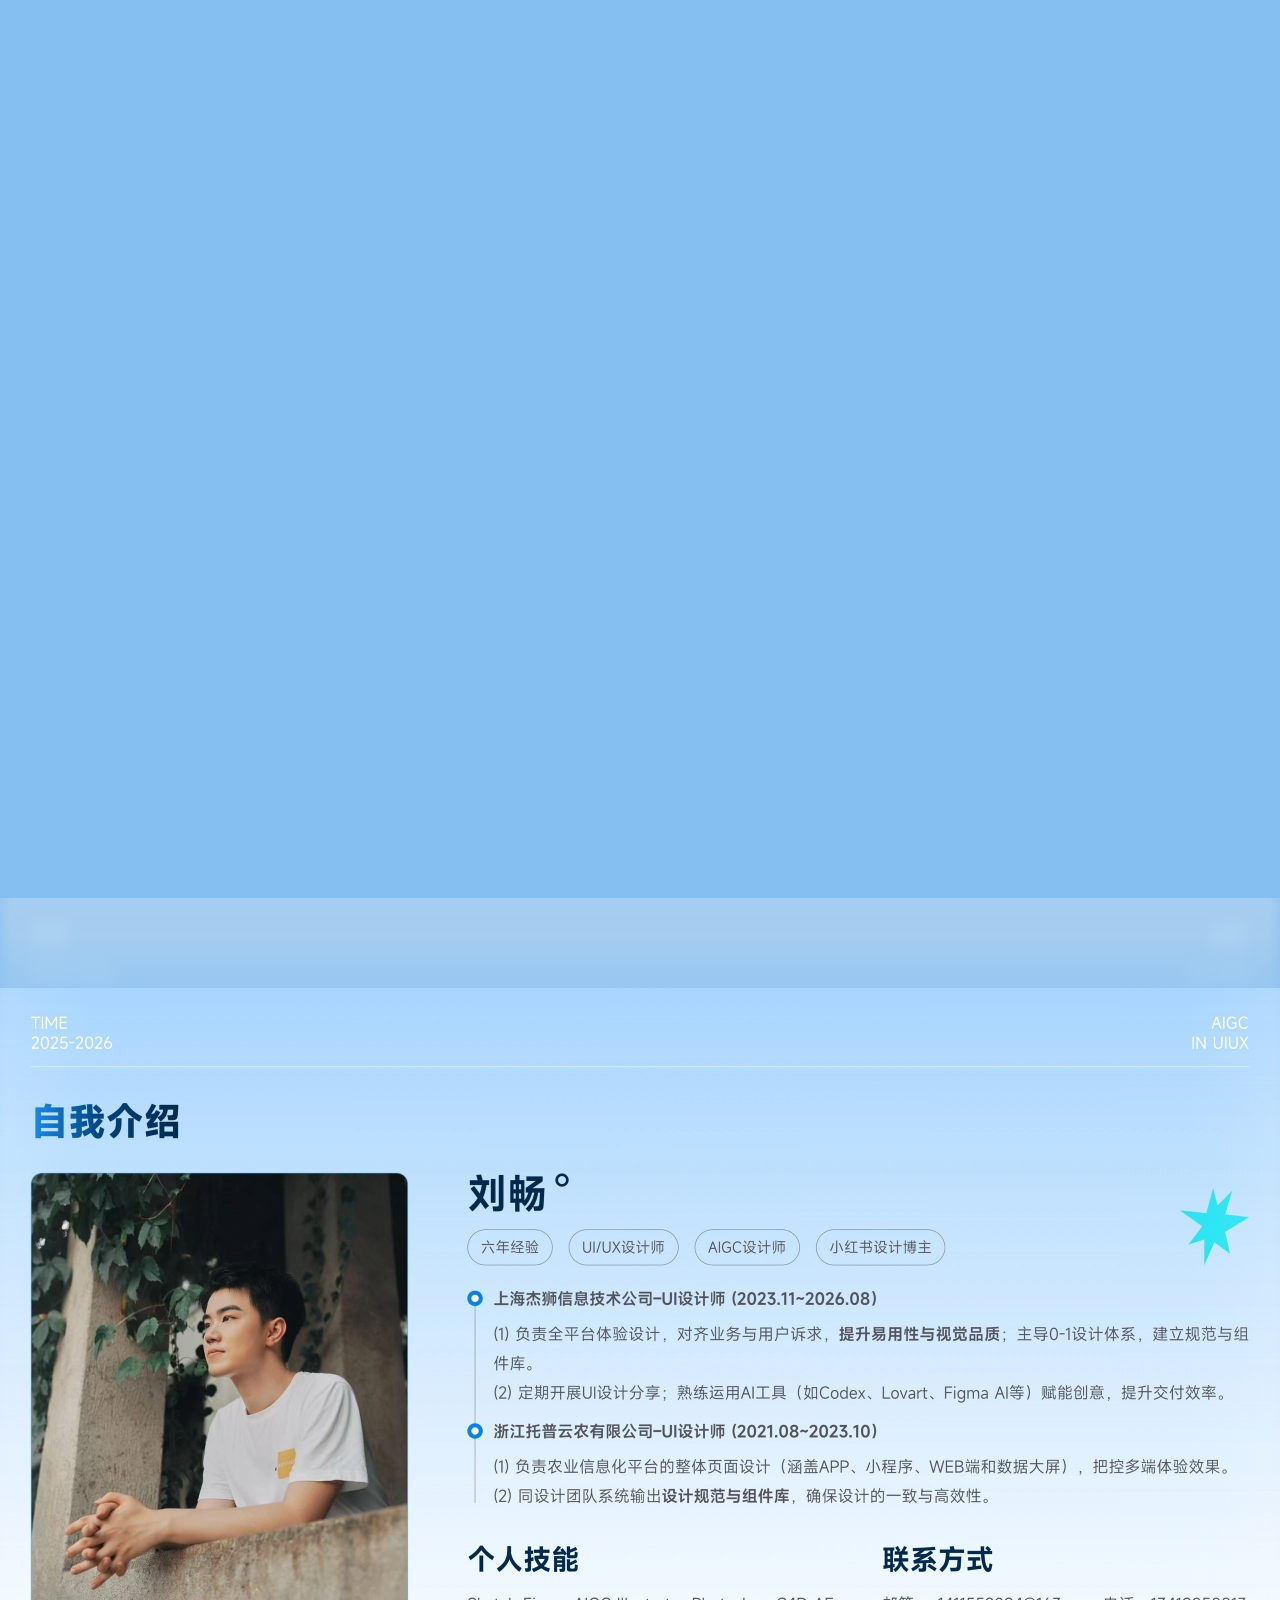
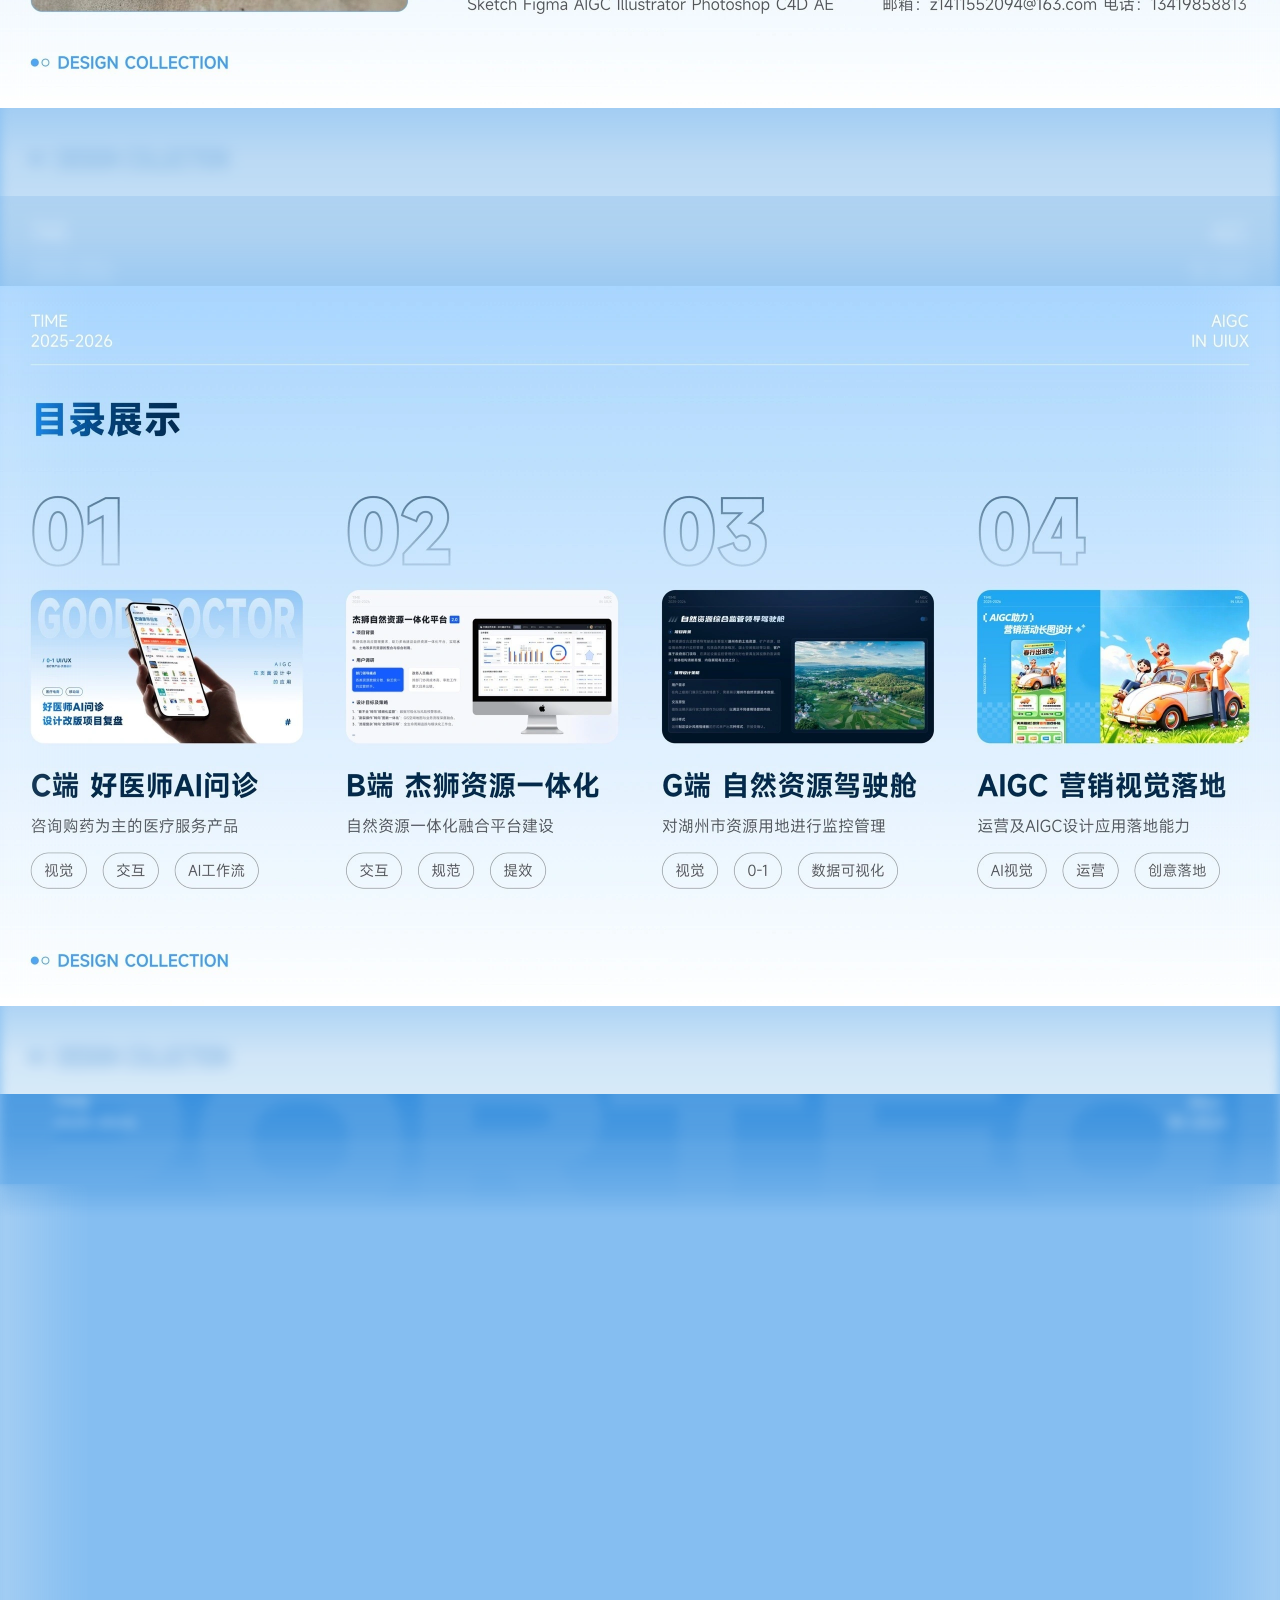
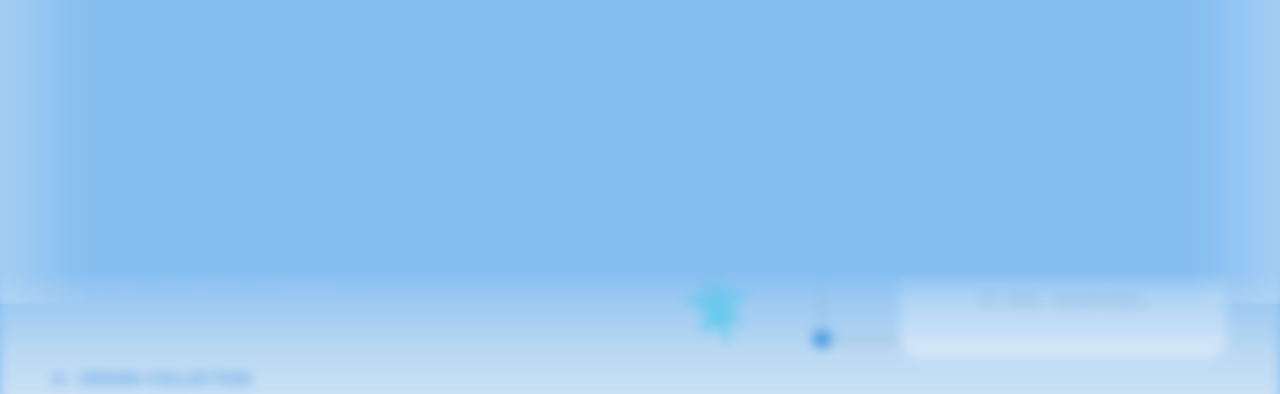
==== commit 6f7a5187: "Improve WebP clarity while preserving loading speed" ====
--- a/index.html
+++ b/index.html
@@ -4,7 +4,7 @@
     <meta charset="UTF-8" />
     <meta name="viewport" content="width=device-width, initial-scale=1.0" />
     <title>刘畅 UI 设计作品集</title>
-    <link rel="preload" as="image" href="./assets/cover.webp" />
+    <link rel="preload" as="image" href="./assets/cover.webp?v=webp94" />
     <link rel="stylesheet" href="./styles.css" />
   </head>
   <body>
@@ -15,11 +15,11 @@
         style="
           --screen-bg: #85bef1;
           --screen-wash: transparent;
-          --screen-image: url('./assets/cover.webp');
-          --screen-left: url('./assets/catalog-extend-left.webp');
-          --screen-right: url('./assets/catalog-extend-right.webp');
-          --screen-top: url('./assets/extend-top.webp');
-          --screen-bottom: url('./assets/extend-bottom.webp');
+          --screen-image: url('./assets/cover.webp?v=webp94');
+          --screen-left: url('./assets/catalog-extend-left.webp?v=webp94');
+          --screen-right: url('./assets/catalog-extend-right.webp?v=webp94');
+          --screen-top: url('./assets/extend-top.webp?v=webp94');
+          --screen-bottom: url('./assets/extend-bottom.webp?v=webp94');
           --screen-backdrop-filter: blur(72px) saturate(0.52) brightness(1.02);
           --screen-backdrop-opacity: 0;
           --screen-bridge-filter: blur(4px) saturate(0.52) brightness(1.08);
@@ -49,7 +49,7 @@
             </div>
             <img
               class="hero-image"
-              src="./assets/cover.webp"
+              src="./assets/cover.webp?v=webp94"
               alt="2025-2026 设计作品归纳个人首屏封面"
               decoding="async"
               fetchpriority="high"
@@ -64,11 +64,11 @@
         style="
           --screen-bg: #85bef1;
           --screen-wash: transparent;
-          --screen-image: url('./assets/about.webp');
-          --screen-left: url('./assets/catalog-extend-left.webp');
-          --screen-right: url('./assets/catalog-extend-right.webp');
-          --screen-top: url('./assets/about-extend-top.webp');
-          --screen-bottom: url('./assets/about-extend-bottom.webp');
+          --screen-image: url('./assets/about.webp?v=webp94');
+          --screen-left: url('./assets/catalog-extend-left.webp?v=webp94');
+          --screen-right: url('./assets/catalog-extend-right.webp?v=webp94');
+          --screen-top: url('./assets/about-extend-top.webp?v=webp94');
+          --screen-bottom: url('./assets/about-extend-bottom.webp?v=webp94');
           --screen-backdrop-filter: blur(72px) saturate(0.52) brightness(1.02);
           --screen-backdrop-opacity: 0;
           --screen-bridge-filter: blur(4px) saturate(0.52) brightness(1.08);
@@ -92,7 +92,7 @@
             <div class="hero-bridge hero-bridge-right" aria-hidden="true"></div>
             <img
               class="hero-image"
-              src="./assets/about.webp"
+              src="./assets/about.webp?v=webp94"
               alt="刘畅个人简介下一屏"
               loading="lazy"
               decoding="async"
@@ -107,11 +107,11 @@
         style="
           --screen-bg: #85bef1;
           --screen-wash: transparent;
-          --screen-image: url('./assets/catalog-v2.webp');
-          --screen-left: url('./assets/catalog-extend-left.webp');
-          --screen-right: url('./assets/catalog-extend-right.webp');
-          --screen-top: url('./assets/catalog-extend-top.webp');
-          --screen-bottom: url('./assets/catalog-extend-bottom.webp');
+          --screen-image: url('./assets/catalog-v2.webp?v=webp94');
+          --screen-left: url('./assets/catalog-extend-left.webp?v=webp94');
+          --screen-right: url('./assets/catalog-extend-right.webp?v=webp94');
+          --screen-top: url('./assets/catalog-extend-top.webp?v=webp94');
+          --screen-bottom: url('./assets/catalog-extend-bottom.webp?v=webp94');
           --screen-backdrop-filter: blur(72px) saturate(0.52) brightness(1.02);
           --screen-backdrop-opacity: 0;
           --screen-bridge-filter: blur(4px) saturate(0.52) brightness(1.08);
@@ -135,7 +135,7 @@
             <div class="hero-bridge hero-bridge-right" aria-hidden="true"></div>
             <img
               class="hero-image"
-              src="./assets/catalog-v2.webp"
+              src="./assets/catalog-v2.webp?v=webp94"
               alt="刘畅目录展示页"
               loading="lazy"
               decoding="async"
@@ -254,7 +254,7 @@
                 preserveAspectRatio="none"
               >
                 <image
-                  href="./assets/catalog-v2.webp"
+                  href="./assets/catalog-v2.webp?v=webp94"
                   width="5760"
                   height="3240"
                   filter="url(#catalog-title-blue-filter)"
@@ -283,7 +283,7 @@
                 preserveAspectRatio="none"
               >
                 <image
-                  href="./assets/catalog-v2.webp"
+                  href="./assets/catalog-v2.webp?v=webp94"
                   width="5760"
                   height="3240"
                   filter="url(#catalog-title-blue-filter)"
@@ -312,7 +312,7 @@
                 preserveAspectRatio="none"
               >
                 <image
-                  href="./assets/catalog-v2.webp"
+                  href="./assets/catalog-v2.webp?v=webp94"
                   width="5760"
                   height="3240"
                   filter="url(#catalog-title-blue-filter)"
@@ -341,7 +341,7 @@
                 preserveAspectRatio="none"
               >
                 <image
-                  href="./assets/catalog-v2.webp"
+                  href="./assets/catalog-v2.webp?v=webp94"
                   width="5760"
                   height="3240"
                   filter="url(#catalog-title-blue-filter)"
@@ -358,11 +358,11 @@
         style="
           --screen-bg: #85bef1;
           --screen-wash: transparent;
-          --screen-image: url('./assets/back-cover-hq.webp');
-          --screen-left: url('./assets/catalog-extend-left.webp');
-          --screen-right: url('./assets/catalog-extend-right.webp');
-          --screen-top: url('./assets/back-cover-extend-top.webp');
-          --screen-bottom: url('./assets/back-cover-extend-bottom.webp');
+          --screen-image: url('./assets/back-cover-hq.webp?v=webp94');
+          --screen-left: url('./assets/catalog-extend-left.webp?v=webp94');
+          --screen-right: url('./assets/catalog-extend-right.webp?v=webp94');
+          --screen-top: url('./assets/back-cover-extend-top.webp?v=webp94');
+          --screen-bottom: url('./assets/back-cover-extend-bottom.webp?v=webp94');
           --screen-backdrop-filter: blur(72px) saturate(0.52) brightness(1.02);
           --screen-backdrop-opacity: 0;
           --screen-bridge-filter: blur(4px) saturate(0.52) brightness(1.08);
@@ -386,7 +386,7 @@
             <div class="hero-bridge hero-bridge-right" aria-hidden="true"></div>
             <img
               class="hero-image"
-              src="./assets/back-cover-hq.webp"
+              src="./assets/back-cover-hq.webp?v=webp94"
               alt="刘畅 UI 设计作品集封底与微信联系方式"
               loading="lazy"
               decoding="async"
